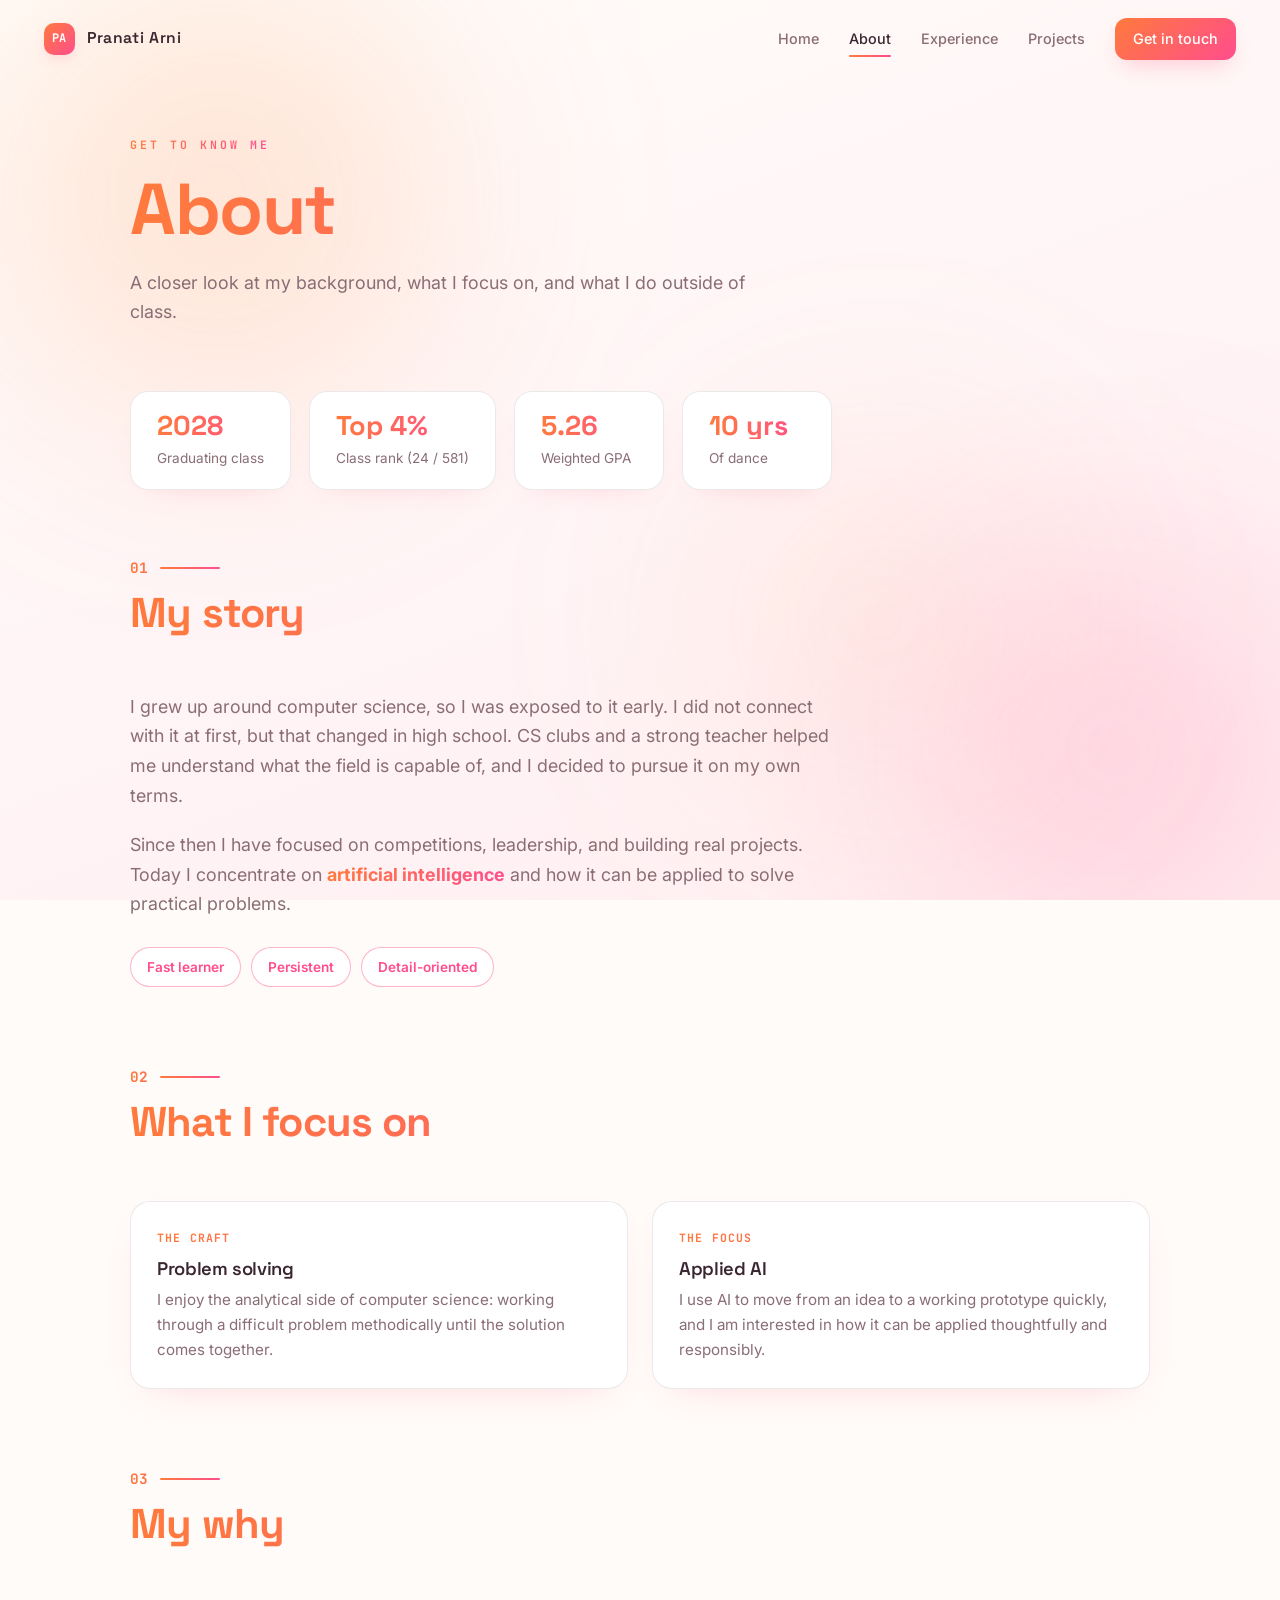
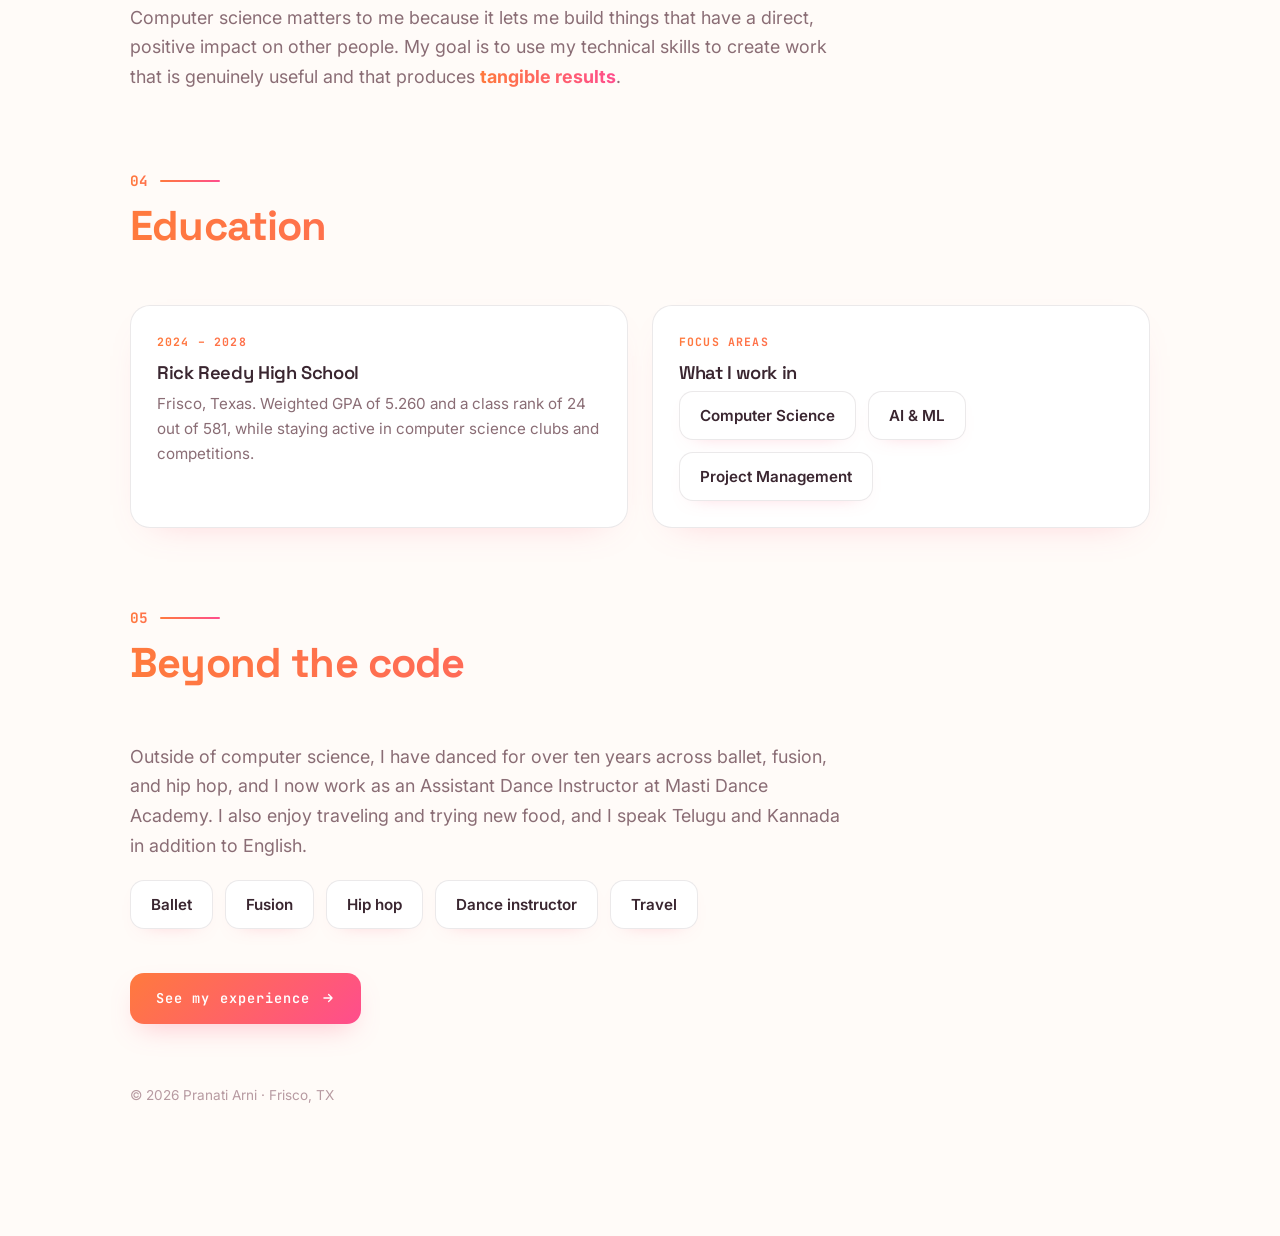
==== about.html @ d02e31d3 "Professional rewrite from resume: real roles, awards, skills; lighter theme Remove tagline and Kaggl" ====
<!DOCTYPE html>
<html lang="en">
<head>
  <meta charset="UTF-8" />
  <meta name="viewport" content="width=device-width, initial-scale=1.0" />

  <title>About — Pranati Arni</title>
  <meta name="description" content="About Pranati Arni, a junior at Rick Reedy High School in Frisco, TX, focused on computer science and AI." />
  <meta name="author" content="Pranati Arni" />
  <meta property="og:type" content="website" />
  <meta property="og:title" content="About — Pranati Arni" />
  <meta property="og:description" content="Junior at Rick Reedy High School, Frisco, TX, focused on computer science and AI." />

  <!-- Inline SVG favicon -->
  <link rel="icon" href="data:image/svg+xml,%3Csvg xmlns='http://www.w3.org/2000/svg' viewBox='0 0 64 64'%3E%3Crect width='64' height='64' rx='16' fill='%23ff5e8c'/%3E%3Crect width='64' height='64' rx='16' fill='%23ff7a3d' opacity='0.55'/%3E%3Ctext x='50%25' y='55%25' dominant-baseline='middle' text-anchor='middle' font-family='Arial,Helvetica,sans-serif' font-weight='700' font-size='30' fill='%23ffffff'%3EPA%3C/text%3E%3C/svg%3E" />

  <!-- Fonts -->
  <link rel="preconnect" href="https://fonts.googleapis.com" />
  <link rel="preconnect" href="https://fonts.gstatic.com" crossorigin />
  <link href="https://fonts.googleapis.com/css2?family=Space+Grotesk:wght@500;600;700&family=Inter:wght@400;500;600&family=JetBrains+Mono:wght@400;500;700&display=swap" rel="stylesheet" />

  <link rel="stylesheet" href="styles.css" />
</head>

<body>

  <div class="page-transition" id="pageTransition" aria-hidden="true"></div>

  <div class="bg-orbs" aria-hidden="true">
    <div class="orb orb--1"></div>
    <div class="orb orb--2"></div>
    <div class="orb orb--3"></div>
  </div>
  <div class="cursor-glow" id="cursorGlow" aria-hidden="true"></div>

  <!-- ============================== NAVBAR ============================== -->
  <header class="nav" id="nav">
    <a class="nav__brand" href="index.html" aria-label="Home">
      <span class="nav__mark">PA</span>
      <span class="nav__name">Pranati Arni</span>
    </a>
    <button class="nav__toggle" id="navToggle" aria-label="Toggle menu" aria-expanded="false">
      <span></span><span></span><span></span>
    </button>
    <nav class="nav__links" id="navLinks" aria-label="Primary">
      <a href="index.html">Home</a>
      <a href="about.html" class="is-current">About</a>
      <a href="experience.html">Experience</a>
      <a href="projects.html">Projects</a>
      <a class="nav__cta" href="index.html#contact">Get in touch</a>
    </nav>
  </header>

  <main class="page">

    <header class="page-head reveal">
      <span class="kicker">Get to know me</span>
      <h1>About</h1>
      <p class="page-sub">A closer look at my background, what I focus on, and what I do outside of class.</p>
    </header>

    <div class="stats reveal" aria-label="Quick facts">
      <div class="stat"><div class="stat__num">2028</div><div class="stat__label">Graduating class</div></div>
      <div class="stat"><div class="stat__num">Top 4%</div><div class="stat__label">Class rank (24 / 581)</div></div>
      <div class="stat"><div class="stat__num">5.26</div><div class="stat__label">Weighted GPA</div></div>
      <div class="stat"><div class="stat__num">10 yrs</div><div class="stat__label">Of dance</div></div>
    </div>

    <!-- ===== My story ===== -->
    <div class="block reveal" style="margin-top:64px;">
      <div class="section-head"><span class="num">01</span><h2>My story</h2></div>
      <p>
        I grew up around computer science, so I was exposed to it early. I did not connect with it at first,
        but that changed in high school. CS clubs and a strong teacher helped me understand what the field is
        capable of, and I decided to pursue it on my own terms.
      </p>
      <p>
        Since then I have focused on competitions, leadership, and building real projects. Today I concentrate
        on <span class="accent">artificial intelligence</span> and how it can be applied to solve practical problems.
      </p>

      <div class="traits" aria-label="Traits">
        <span class="trait">Fast learner</span>
        <span class="trait">Persistent</span>
        <span class="trait">Detail-oriented</span>
      </div>
    </div>

    <!-- ===== What I focus on ===== -->
    <div class="block reveal">
      <div class="section-head"><span class="num">02</span><h2>What I focus on</h2></div>
      <div class="info-grid">
        <div class="info-card">
          <div class="meta">The craft</div>
          <h3>Problem solving</h3>
          <p>I enjoy the analytical side of computer science: working through a difficult problem methodically until the solution comes together.</p>
        </div>
        <div class="info-card">
          <div class="meta">The focus</div>
          <h3>Applied AI</h3>
          <p>I use AI to move from an idea to a working prototype quickly, and I am interested in how it can be applied thoughtfully and responsibly.</p>
        </div>
      </div>
    </div>

    <!-- ===== My why ===== -->
    <div class="block reveal">
      <div class="section-head"><span class="num">03</span><h2>My why</h2></div>
      <p>
        Computer science matters to me because it lets me build things that have a direct, positive impact on
        other people. My goal is to use my technical skills to create work that is genuinely useful and that
        produces <span class="accent">tangible results</span>.
      </p>
    </div>

    <!-- ===== Education ===== -->
    <div class="block reveal">
      <div class="section-head"><span class="num">04</span><h2>Education</h2></div>
      <div class="info-grid">
        <div class="info-card">
          <div class="meta">2024 – 2028</div>
          <h3>Rick Reedy High School</h3>
          <p>Frisco, Texas. Weighted GPA of 5.260 and a class rank of 24 out of 581, while staying active in computer science clubs and competitions.</p>
        </div>
        <div class="info-card">
          <div class="meta">Focus areas</div>
          <h3>What I work in</h3>
          <div class="tags" style="margin-top:6px;">
            <span class="tag">Computer Science</span>
            <span class="tag">AI &amp; ML</span>
            <span class="tag">Project Management</span>
          </div>
        </div>
      </div>
    </div>

    <!-- ===== Beyond the code ===== -->
    <div class="block reveal">
      <div class="section-head"><span class="num">05</span><h2>Beyond the code</h2></div>
      <p>
        Outside of computer science, I have danced for over ten years across ballet, fusion, and hip hop, and I
        now work as an Assistant Dance Instructor at Masti Dance Academy. I also enjoy traveling and trying new
        food, and I speak Telugu and Kannada in addition to English.
      </p>
      <div class="tags" style="margin-top:8px;">
        <span class="tag">Ballet</span>
        <span class="tag">Fusion</span>
        <span class="tag">Hip hop</span>
        <span class="tag">Dance instructor</span>
        <span class="tag">Travel</span>
      </div>

      <a class="more-link" href="experience.html">
        See my experience
        <svg width="14" height="14" viewBox="0 0 24 24" fill="none" stroke="currentColor" stroke-width="2.2" stroke-linecap="round" stroke-linejoin="round"><path d="M5 12h14M13 6l6 6-6 6"/></svg>
      </a>
    </div>

    <footer>
      <p>© 2026 Pranati Arni · Frisco, TX</p>
    </footer>

  </main>

  <script src="script.js"></script>
</body>
</html>
---- styles.css ----
/* =================================================================
   Pranati Arni — Portfolio styles (shared by index.html + projects.html)
   BRIGHT & WARM: cream background, orange → pink gradients, playful motion.
   ================================================================= */

:root {
  /* ---- surfaces ---- */
  --bg:        #fffbf8;        /* light warm canvas         */
  --card:      #ffffff;        /* card surface              */

  /* ---- text ---- */
  --text:   #3a2630;           /* warm near-black           */
  --muted:  #8a6d75;
  --faint:  #b79aa1;

  /* ---- lines ---- */
  --border:    rgba(58, 38, 48, 0.10);
  --border-hi: rgba(255, 90, 140, 0.45);

  /* ---- warm accents ---- */
  --orange:      #ff7a3d;
  --pink:        #ff4d8d;
  --peach:       #ffb27a;
  --grad:        linear-gradient(90deg, #ff7a3d, #ff4d8d);
  --grad-135:    linear-gradient(135deg, #ff7a3d, #ff4d8d);
  --warm-glow:   rgba(255, 95, 125, 0.35);
  --warm-glow-s: rgba(255, 95, 125, 0.18);

  /* ---- layout ---- */
  --rail-x:        72px;
  --content-pad:   220px;
  --content-pad-r: 88px;
  --maxw:          1040px;

  --mono: "JetBrains Mono", ui-monospace, SFMono-Regular, Menlo, monospace;
  --ease: cubic-bezier(0.22, 1, 0.36, 1);
}

* { box-sizing: border-box; margin: 0; padding: 0; }

html { scroll-behavior: smooth; }

body {
  background: var(--bg);
  color: var(--text);
  font-family: "Inter", system-ui, -apple-system, Segoe UI, Roboto, sans-serif;
  line-height: 1.65;
  -webkit-font-smoothing: antialiased;
  overflow-x: hidden;
}

/* soft warm base wash behind everything */
body::before {
  content: ""; position: fixed; inset: 0; z-index: -3; pointer-events: none;
  background: linear-gradient(160deg, #fffcf9 0%, #fff4f6 55%, #ffeef1 100%);
}

h1, h2, h3 { font-family: "Space Grotesk", "Inter", sans-serif; line-height: 1.1; letter-spacing: -0.02em; }
a { color: inherit; text-decoration: none; }

.kicker {
  font-family: var(--mono);
  font-size: 0.72rem; letter-spacing: 0.26em; text-transform: uppercase;
  font-weight: 600;
  background: var(--grad); -webkit-background-clip: text; background-clip: text; color: transparent;
}

/* =================================================================
   WARM AURORA — drifting + morphing color clouds
   ================================================================= */
.bg-orbs { position: fixed; inset: 0; z-index: -2; pointer-events: none; overflow: hidden; }
.orb { position: absolute; filter: blur(100px); border-radius: 50%; }
.orb--1 {                                   /* orange */
  width: 50vw; height: 50vw; top: -14%; left: -8%;
  background: radial-gradient(circle, rgba(255,140,60,0.26), transparent 70%);
  animation: drift1 30s ease-in-out infinite alternate;
}
.orb--2 {                                   /* pink */
  width: 46vw; height: 46vw; bottom: -16%; right: -10%;
  background: radial-gradient(circle, rgba(255,77,141,0.24), transparent 70%);
  animation: drift2 36s ease-in-out infinite alternate;
}
.orb--3 {                                   /* peach */
  width: 38vw; height: 38vw; top: 42%; left: 50%;
  background: radial-gradient(circle, rgba(255,178,122,0.20), transparent 70%);
  animation: drift3 42s ease-in-out infinite alternate;
}
@keyframes drift1 { from { transform: translate(0,0) scale(1); } to { transform: translate(9vw, 7vh) scale(1.14); } }
@keyframes drift2 { from { transform: translate(0,0) scale(1); } to { transform: translate(-8vw,-6vh) scale(1.1); } }
@keyframes drift3 { from { transform: translate(0,0) scale(1); } to { transform: translate(-6vw, 5vh) scale(0.9); } }

/* warm spotlight trailing the cursor */
.cursor-glow {
  position: fixed; top: 0; left: 0;
  width: 440px; height: 440px;
  margin: -220px 0 0 -220px;
  border-radius: 50%;
  background: radial-gradient(circle, rgba(255,120,80,0.16), transparent 65%);
  pointer-events: none; z-index: 0; opacity: 0;
  transition: opacity 0.5s ease;
  will-change: transform;
}

/* =================================================================
   STICKY NAVBAR (both pages)
   ================================================================= */
.nav {
  position: fixed; top: 0; left: 0; right: 0; z-index: 60;
  display: flex; align-items: center; justify-content: space-between;
  padding: 18px clamp(20px, 4vw, 44px);
  transition: padding 0.35s var(--ease), background 0.35s ease, border-color 0.35s ease, box-shadow 0.35s ease;
  border-bottom: 1px solid transparent;
}
.nav.is-scrolled {
  padding: 10px clamp(20px, 4vw, 44px);
  background: rgba(255, 246, 240, 0.78);
  -webkit-backdrop-filter: blur(14px);
  backdrop-filter: blur(14px);
  border-bottom: 1px solid var(--border);
  box-shadow: 0 8px 30px -20px rgba(255, 95, 125, 0.5);
}
.nav__brand { display: flex; align-items: center; gap: 12px; z-index: 2; }
.nav__mark {
  font-family: var(--mono); font-weight: 700; font-size: 0.74rem; letter-spacing: 0.04em;
  color: #fff; background: var(--grad-135); border-radius: 10px; padding: 6px 8px;
  box-shadow: 0 6px 16px -6px var(--warm-glow);
  transition: transform 0.3s ease, box-shadow 0.3s ease;
}
.nav__brand:hover .nav__mark { transform: rotate(-4deg) scale(1.05); box-shadow: 0 10px 22px -6px var(--warm-glow); }
.nav__name { font-family: "Space Grotesk", sans-serif; font-weight: 600; letter-spacing: 0.04em; font-size: 0.98rem; }

.nav__links { display: flex; align-items: center; gap: 30px; }
.nav__links a { position: relative; font-size: 0.9rem; font-weight: 500; color: var(--muted); transition: color 0.3s ease; }
.nav__links a:not(.nav__cta)::after {
  content: ""; position: absolute; left: 0; bottom: -6px; height: 2px; width: 0;
  background: var(--grad); border-radius: 2px; transition: width 0.3s var(--ease);
}
.nav__links a:not(.nav__cta):hover { color: var(--text); }
.nav__links a:not(.nav__cta):hover::after { width: 100%; }
.nav__links a.is-current { color: var(--text); }
.nav__links a.is-current::after { width: 100%; }

.nav__cta {
  color: #fff !important; background: var(--grad-135);
  padding: 9px 18px; border-radius: 12px; font-weight: 600;
  box-shadow: 0 10px 24px -8px var(--warm-glow);
  transition: transform 0.25s var(--ease), box-shadow 0.25s ease;
}
.nav__cta:hover { transform: translateY(-2px); box-shadow: 0 14px 32px -8px var(--warm-glow); }

.nav__toggle { display: none; flex-direction: column; gap: 5px; background: none; border: none; cursor: pointer; padding: 6px; z-index: 2; }
.nav__toggle span { width: 24px; height: 2px; background: var(--text); border-radius: 2px; transition: transform 0.3s var(--ease), opacity 0.3s ease; }
.nav__toggle.open span:nth-child(1) { transform: translateY(7px) rotate(45deg); }
.nav__toggle.open span:nth-child(2) { opacity: 0; }
.nav__toggle.open span:nth-child(3) { transform: translateY(-7px) rotate(-45deg); }

@media (max-width: 760px) {
  .nav__toggle { display: flex; }
  .nav__links {
    position: fixed; top: 0; right: 0; height: 100vh; width: min(80vw, 320px);
    flex-direction: column; align-items: flex-start; justify-content: center; gap: 30px;
    padding: 40px;
    background: rgba(255, 246, 240, 0.97);
    -webkit-backdrop-filter: blur(16px); backdrop-filter: blur(16px);
    border-left: 1px solid var(--border);
    box-shadow: -20px 0 60px -30px rgba(255, 95, 125, 0.5);
    transform: translateX(100%); transition: transform 0.4s var(--ease);
  }
  .nav__links.open { transform: translateX(0); }
  .nav__links a { font-size: 1.1rem; }
}

/* =================================================================
   THE RAIL — fixed, pinned to the left edge (home page only)
   ================================================================= */
.rail { position: fixed; top: 0; left: var(--rail-x); height: 100vh; width: 3px; z-index: 50; }

.rail__track {
  position: absolute; inset: 0; width: 3px;
  background: rgba(58, 38, 48, 0.10);
  border-radius: 3px; overflow: hidden;
}
.rail__track::after {
  content: ""; position: absolute; left: 0; width: 3px; height: 70px;
  background: linear-gradient(transparent, var(--pink), transparent);
  opacity: 0.55; border-radius: 3px;
  animation: railshimmer 4.5s linear infinite;
}
@keyframes railshimmer { from { top: -70px; } to { top: 100%; } }

.rail__fill {
  position: absolute; top: 0; left: 0; width: 3px; height: 0%;
  background: linear-gradient(var(--orange), var(--pink));
  box-shadow: 0 0 12px 1px var(--warm-glow);
  border-radius: 3px;
  transition: height 0.12s linear;
}
.rail__comet {
  position: absolute; left: 1.5px; top: 0%;
  width: 9px; height: 9px;
  transform: translate(-50%, -50%);
  border-radius: 50%;
  background: var(--pink);
  box-shadow: 0 0 14px 4px var(--warm-glow);
  transition: top 0.12s linear;
}

.rail__nodes {
  position: absolute; top: 50%; left: 1.5px;
  transform: translateY(-50%);
  display: flex; flex-direction: column; gap: 64px;
}
.node {
  display: flex; align-items: center; gap: 16px;
  background: none; border: none; cursor: pointer;
  color: var(--faint); transform: translateX(-7px);
  transition: color 0.3s var(--ease);
}
.node__dot {
  position: relative; width: 14px; height: 14px; flex: 0 0 auto;
  border-radius: 50%; background: var(--bg); border: 2px solid var(--faint);
  transition: all 0.35s var(--ease);
}
.node__label {
  font-family: "Space Grotesk", sans-serif;
  font-size: 0.82rem; font-weight: 600; letter-spacing: 0.02em;
  white-space: nowrap; opacity: 0.6; transform: translateX(-4px);
  transition: all 0.35s var(--ease);
}
.node:hover { color: var(--text); }
.node:hover .node__dot { border-color: var(--pink); }
.node:hover .node__label { opacity: 1; transform: translateX(0); }

.node.is-active { color: var(--text); }
.node.is-active .node__dot {
  border-color: transparent; background: var(--grad-135);
  box-shadow: 0 0 14px 3px var(--warm-glow);
}
.node.is-active .node__dot::after {
  content: ""; position: absolute; inset: -4px; border-radius: 50%;
  border: 2px solid var(--pink);
  animation: pulsering 2.4s var(--ease) infinite;
}
@keyframes pulsering {
  0%   { transform: scale(0.8); opacity: 0.6; }
  70%  { transform: scale(2.1); opacity: 0; }
  100% { transform: scale(2.1); opacity: 0; }
}
.node.is-active .node__label { opacity: 1; transform: translateX(0); color: var(--text); }

/* =================================================================
   LAYOUT
   ================================================================= */
main.with-rail {
  padding-left: var(--content-pad);
  padding-right: var(--content-pad-r);
}
section {
  max-width: var(--maxw);
  margin: 0 auto;
  padding: 150px 0;
  scroll-margin-top: 88px;
}
.section-head { margin-bottom: 56px; }
.section-head .num {
  font-family: var(--mono); font-weight: 700;
  font-size: 0.9rem; margin-bottom: 10px;
  display: inline-flex; align-items: center; gap: 12px;
  background: var(--grad); -webkit-background-clip: text; background-clip: text; color: transparent;
}
.section-head .num::after {
  content: ""; width: 60px; height: 2px; border-radius: 2px;
  background: var(--grad);
  animation: barpulse 3.6s ease-in-out infinite;
}
@keyframes barpulse { 0%,100% { width: 42px; opacity: 0.55; } 50% { width: 82px; opacity: 1; } }

/* flowing gradient headings */
.section-head h2, .page-head h1 {
  font-size: clamp(1.8rem, 4vw, 2.6rem); font-weight: 700;
  background: linear-gradient(90deg, #ff7a3d, #ff4d8d, #ff7a3d);
  background-size: 200% auto;
  -webkit-background-clip: text; background-clip: text; color: transparent;
  animation: flow 6s linear infinite;
}
@keyframes flow { to { background-position: 200% center; } }

/* ---- Hero ---- */
.hero {
  position: relative; overflow: hidden;
  min-height: 100vh;
  display: flex; flex-direction: column; justify-content: center;
  max-width: var(--maxw); margin: 0 auto;
}
.hero__content { position: relative; z-index: 3; }

/* cool morphing gradient blob behind the hero */
.hero__glow {
  position: absolute; right: -40px; top: 50%; transform: translateY(-50%);
  width: 560px; height: 560px; max-width: 82vw;
  background: linear-gradient(135deg, #ff9a3d, #ff5e9c 55%, #ff4d8d);
  filter: blur(28px); opacity: 0.55; z-index: 0; pointer-events: none;
  border-radius: 42% 58% 63% 37% / 41% 44% 56% 59%;
  animation: blobMorph 14s ease-in-out infinite, blobSpin 30s linear infinite;
}
@keyframes blobMorph {
  0%,100% { border-radius: 42% 58% 63% 37% / 41% 44% 56% 59%; }
  50%     { border-radius: 58% 42% 38% 62% / 63% 51% 49% 37%; }
}
@keyframes blobSpin { from { transform: translateY(-50%) rotate(0); } to { transform: translateY(-50%) rotate(360deg); } }

/* gentle staggered fade-up of hero content */
.hero__content > * { opacity: 0; transform: translateY(20px); filter: blur(6px); animation: softIn 1s var(--ease) forwards; }
.hero__content > *:nth-child(1) { animation-delay: 0.10s; }
.hero__content > *:nth-child(2) { animation-delay: 0.24s; }
.hero__content > *:nth-child(3) { animation-delay: 0.38s; }
.hero__content > *:nth-child(4) { animation-delay: 0.50s; }
.hero__content > *:nth-child(5) { animation-delay: 0.62s; }
.hero__content > *:nth-child(6) { animation-delay: 0.74s; }
@keyframes softIn { to { opacity: 1; transform: none; filter: blur(0); } }

.hero .tagline {
  margin-top: 14px; font-size: clamp(1rem, 2vw, 1.18rem);
  color: var(--text); font-weight: 500; max-width: 540px;
}

.hero h1 {
  font-size: clamp(3rem, 11vw, 6.5rem); font-weight: 700;
  margin: 24px 0 18px;
  background: linear-gradient(90deg, #ff7a3d, #ff4d8d, #ff7a3d);
  background-size: 200% auto;
  -webkit-background-clip: text; background-clip: text; color: transparent;
  animation: softIn 1s var(--ease) forwards, flow 6s linear infinite;
}
.hero .role { font-size: clamp(1.1rem, 3vw, 1.6rem); color: var(--text); font-weight: 500; }
.hero .role b {
  font-weight: 700;
  background: var(--grad); -webkit-background-clip: text; background-clip: text; color: transparent;
}
.hero .loc { color: var(--muted); margin-top: 10px; font-size: 1rem; }

.scroll-hint {
  margin-top: 56px;
  display: inline-flex; align-items: center; gap: 10px;
  color: var(--muted); font-size: 0.8rem; letter-spacing: 0.18em; text-transform: uppercase;
}
.scroll-hint .arrow {
  width: 2px; height: 36px; border-radius: 2px;
  background: linear-gradient(var(--pink), transparent);
  animation: drip 1.8s var(--ease) infinite;
}
@keyframes drip {
  0%   { transform: scaleY(0); transform-origin: top; opacity: 0; }
  40%  { transform: scaleY(1); transform-origin: top; opacity: 1; }
  60%  { transform: scaleY(1); transform-origin: bottom; opacity: 1; }
  100% { transform: scaleY(0); transform-origin: bottom; opacity: 0; }
}

/* ---- About ---- */
.about p { color: var(--muted); font-size: 1.15rem; margin-bottom: 24px; max-width: 720px; }
.about p .hl { color: var(--text); font-weight: 500; }
.about p .accent {
  font-weight: 700;
  background: var(--grad); -webkit-background-clip: text; background-clip: text; color: transparent;
}

.traits { display: flex; flex-wrap: wrap; gap: 10px; margin-top: 28px; }
.trait {
  font-size: 0.85rem; padding: 8px 16px;
  border: 1.5px solid var(--border-hi); border-radius: 999px;
  color: var(--pink); background: #fff;
  font-weight: 600;
  animation: bob 4.4s ease-in-out infinite;
}
.traits .trait:nth-child(2) { animation-delay: 0.7s; }
.traits .trait:nth-child(3) { animation-delay: 1.4s; }
@keyframes bob { 0%,100% { transform: translateY(0); } 50% { transform: translateY(-6px); } }

/* =================================================================
   PROJECTS (grid + cards, shared by both pages)
   ================================================================= */
.projects-grid {
  display: grid;
  grid-template-columns: repeat(auto-fit, minmax(300px, 1fr));
  gap: 32px; perspective: 1000px;
}
.card {
  position: relative;
  padding: 30px 28px; border-radius: 22px;
  background: var(--card); border: 1px solid var(--border);
  min-height: 210px;
  display: flex; flex-direction: column;
  transform-style: preserve-3d; will-change: transform;
  box-shadow: 0 14px 36px -22px rgba(255, 95, 125, 0.40);
  transition: transform 0.12s ease-out, border-color 0.4s var(--ease), box-shadow 0.4s var(--ease);
  animation: cardfloat 6.5s ease-in-out infinite;
}
.projects-grid .card:nth-child(2) { animation-delay: 1.3s; }
.projects-grid .card:nth-child(3) { animation-delay: 0.6s; }
.projects-grid .card:nth-child(4) { animation-delay: 1.9s; }
@keyframes cardfloat { 0%,100% { transform: translateY(0); } 50% { transform: translateY(-9px); } }
.card:hover { border-color: var(--border-hi); box-shadow: 0 28px 56px -22px rgba(255, 95, 125, 0.55); }

.card__inner { transition: transform 0.12s ease-out; transform-style: preserve-3d; }

.card__glare {
  position: absolute; inset: 0; border-radius: 22px;
  background: radial-gradient(240px circle at var(--gx,50%) var(--gy,0%), rgba(255,140,90,0.16), transparent 60%);
  opacity: 0; transition: opacity 0.3s ease; pointer-events: none;
}
.card:hover .card__glare { opacity: 1; }

.card.is-soon {
  border-style: dashed; border-color: rgba(255, 95, 125, 0.30);
  background: linear-gradient(180deg, #fff, #fff4ef);
  box-shadow: 0 14px 36px -24px rgba(255, 95, 125, 0.30);
}
.card.is-soon:hover { border-color: var(--border-hi); }

.card__icon {
  width: 42px; height: 42px; border-radius: 12px;
  display: grid; place-items: center;
  background: linear-gradient(135deg, #fff1ea, #ffe7ef);
  border: 1px solid var(--border); color: var(--pink);
  margin-bottom: 18px; font-size: 1.1rem;
}
.card.is-soon .card__icon { border-style: dashed; }

.card__tag {
  font-size: 0.68rem; letter-spacing: 0.18em; text-transform: uppercase;
  font-weight: 700; margin-bottom: 8px;
  background: var(--grad); -webkit-background-clip: text; background-clip: text; color: transparent;
}
.card.is-soon .card__tag { color: var(--faint); background: none; -webkit-text-fill-color: var(--faint); }

.card h3 { font-size: 1.25rem; font-weight: 600; margin-bottom: 8px; color: var(--text); }
.card.is-soon h3 { color: var(--muted); }
.card p { color: var(--muted); font-size: 0.95rem; flex: 1; }

.card__link {
  margin-top: 16px; font-size: 0.85rem; font-weight: 700;
  display: inline-flex; align-items: center; gap: 6px;
  background: var(--grad); -webkit-background-clip: text; background-clip: text; color: transparent;
}
.card__soon-flag {
  margin-top: 16px; font-size: 0.78rem; letter-spacing: 0.16em; text-transform: uppercase;
  color: var(--faint); display: inline-flex; align-items: center; gap: 7px;
}

.more-link {
  display: inline-flex; align-items: center; gap: 10px; margin-top: 44px;
  font-family: var(--mono); font-size: 0.85rem; letter-spacing: 0.08em; font-weight: 600;
  color: #fff; background: var(--grad-135);
  padding: 14px 26px; border-radius: 14px;
  box-shadow: 0 12px 28px -10px var(--warm-glow);
  transition: transform 0.3s var(--ease), box-shadow 0.3s ease;
}
.more-link:hover { transform: translateY(-2px); box-shadow: 0 18px 36px -10px var(--warm-glow); }

/* =================================================================
   SKILLS
   ================================================================= */
.skill-group { margin-bottom: 40px; }
.skill-group h3 {
  font-size: 0.82rem; letter-spacing: 0.14em; text-transform: uppercase;
  color: var(--faint); margin-bottom: 14px;
  font-family: "Inter", sans-serif; font-weight: 700;
}
.tags { display: flex; flex-wrap: wrap; gap: 12px; }
.tag {
  padding: 11px 20px; border-radius: 14px;
  background: #fff; border: 1px solid var(--border);
  font-size: 0.95rem; font-weight: 600; color: var(--text);
  box-shadow: 0 8px 20px -16px rgba(255, 95, 125, 0.5);
  transition: all 0.3s var(--ease);
  animation: tagpulse 5s ease-in-out infinite;
}
.tags .tag:nth-child(2) { animation-delay: 0.8s; }
.tags .tag:nth-child(3) { animation-delay: 1.6s; }
@keyframes tagpulse {
  0%,100% { box-shadow: 0 8px 20px -16px rgba(255,95,125,0.30); border-color: var(--border); }
  50%     { box-shadow: 0 10px 24px -12px rgba(255,95,125,0.55); border-color: var(--border-hi); }
}
.tag:hover { transform: translateY(-3px); border-color: var(--pink); color: var(--pink); }

/* =================================================================
   CONTACT
   ================================================================= */
.contact p { color: var(--muted); font-size: 1.1rem; max-width: 560px; margin-bottom: 28px; }
.cta {
  display: inline-flex; align-items: center; gap: 10px;
  padding: 15px 30px; border-radius: 14px;
  background: var(--grad-135); color: #fff;
  font-weight: 700; font-size: 1rem;
  box-shadow: 0 14px 32px -10px var(--warm-glow);
  transition: transform 0.3s var(--ease), box-shadow 0.3s var(--ease);
  animation: ctapulse 3.4s ease-in-out infinite;
}
.cta:hover { transform: translateY(-3px); box-shadow: 0 20px 46px -10px var(--warm-glow); }
@keyframes ctapulse {
  0%,100% { box-shadow: 0 14px 32px -12px var(--warm-glow); }
  50%     { box-shadow: 0 16px 48px -8px var(--warm-glow); }
}

.links { display: flex; flex-wrap: wrap; gap: 14px; margin-top: 26px; }
.link-chip {
  display: inline-flex; align-items: center; gap: 9px;
  padding: 12px 20px; border-radius: 12px;
  border: 1px solid var(--border); background: #fff;
  color: var(--text); font-size: 0.92rem; font-weight: 600;
  box-shadow: 0 8px 20px -16px rgba(255, 95, 125, 0.5);
  transition: all 0.3s var(--ease);
}
.link-chip:hover { border-color: var(--pink); color: var(--pink); transform: translateY(-2px); }
.link-chip.is-todo { color: var(--faint); border-style: dashed; }
.link-chip svg { width: 17px; height: 17px; }

footer {
  padding: 60px 0 90px; color: var(--faint); font-size: 0.85rem;
  max-width: var(--maxw); margin: 0 auto;
}

/* =================================================================
   DEDICATED PROJECTS PAGE
   ================================================================= */
.page { max-width: 1100px; margin: 0 auto; padding: 130px 40px 40px; }
.page-head { margin: 0 0 64px; }
.page-head h1 { font-size: clamp(2.5rem, 7vw, 4.5rem); margin-top: 14px; }
.page-sub { color: var(--muted); max-width: 620px; margin-top: 18px; font-size: 1.12rem; }
.back-link {
  display: inline-flex; align-items: center; gap: 8px;
  font-family: var(--mono); font-size: 0.78rem; letter-spacing: 0.12em; text-transform: uppercase;
  font-weight: 600; color: var(--pink); transition: color 0.3s var(--ease);
}
.back-link:hover { color: var(--orange); }

/* =================================================================
   CONTENT BLOCKS (About / Experience pages)
   ================================================================= */
.block { margin-bottom: 76px; }
.block:last-of-type { margin-bottom: 0; }
.block > p { color: var(--muted); font-size: 1.12rem; margin-bottom: 20px; max-width: 720px; }
.block > p .hl { color: var(--text); font-weight: 500; }
.block > p .accent {
  font-weight: 700;
  background: var(--grad); -webkit-background-clip: text; background-clip: text; color: transparent;
}

/* stat strip */
.stats { display: flex; flex-wrap: wrap; gap: 18px; margin: 8px 0 8px; }
.stat {
  background: #fff; border: 1px solid var(--border); border-radius: 18px;
  padding: 20px 26px; min-width: 150px;
  box-shadow: 0 12px 30px -22px var(--warm-glow);
  transition: transform 0.3s var(--ease), box-shadow 0.3s ease, border-color 0.3s ease;
}
.stat:hover { transform: translateY(-4px); border-color: var(--border-hi); box-shadow: 0 20px 40px -22px var(--warm-glow); }
.stat__num {
  font-family: "Space Grotesk", sans-serif; font-weight: 700; font-size: 1.7rem; line-height: 1;
  background: var(--grad); -webkit-background-clip: text; background-clip: text; color: transparent;
}
.stat__label { color: var(--muted); font-size: 0.85rem; margin-top: 8px; }

/* generic info cards */
.info-grid { display: grid; grid-template-columns: repeat(auto-fit, minmax(260px, 1fr)); gap: 24px; }
.info-card {
  background: #fff; border: 1px solid var(--border); border-radius: 20px; padding: 26px;
  box-shadow: 0 14px 36px -24px var(--warm-glow);
  transition: transform 0.3s var(--ease), box-shadow 0.3s ease, border-color 0.3s ease;
}
.info-card:hover { transform: translateY(-5px); border-color: var(--border-hi); box-shadow: 0 24px 50px -24px var(--warm-glow); }
.info-card h3 { font-size: 1.15rem; font-weight: 600; margin-bottom: 8px; color: var(--text); }
.info-card .meta { font-family: var(--mono); font-size: 0.72rem; letter-spacing: 0.1em; text-transform: uppercase; margin-bottom: 12px;
  background: var(--grad); -webkit-background-clip: text; background-clip: text; color: transparent; font-weight: 700; }
.info-card p { color: var(--muted); font-size: 0.95rem; }

/* vertical timeline */
.timeline { display: flex; flex-direction: column; }
.tl-item { display: flex; gap: 20px; }
.tl-item__rail { display: flex; flex-direction: column; align-items: center; flex: 0 0 auto; }
.tl-dot {
  width: 16px; height: 16px; border-radius: 50%; background: var(--grad-135); flex: 0 0 auto;
  box-shadow: 0 6px 16px -4px var(--warm-glow), 0 0 0 5px var(--bg);
}
.tl-line { width: 2px; flex: 1; min-height: 26px; background: linear-gradient(var(--orange), var(--pink)); margin: 4px 0; border-radius: 2px; }
.tl-item:last-child .tl-line { display: none; }
.tl-body { padding-bottom: 34px; }
.tl-year {
  font-family: var(--mono); font-weight: 700; font-size: 0.8rem; letter-spacing: 0.06em;
  background: var(--grad); -webkit-background-clip: text; background-clip: text; color: transparent;
}
.tl-body h3 { font-size: 1.15rem; font-weight: 600; margin: 4px 0 6px; color: var(--text); }
.tl-body p { color: var(--muted); font-size: 0.98rem; max-width: 640px; }

/* =================================================================
   QUICK CLEAN FADE — page-transition overlay
   ================================================================= */
.page-transition {
  position: fixed; inset: 0; z-index: 100;
  background: var(--bg); opacity: 1;
  transition: opacity 0.5s ease, visibility 0s linear 0s;
}
.page-transition.is-hidden {
  opacity: 0; visibility: hidden; pointer-events: none;
  transition: opacity 0.5s ease, visibility 0s linear 0.5s;
}

/* =================================================================
   SCROLL REVEAL
   ================================================================= */
.reveal { opacity: 0; transform: translateY(26px); transition: opacity 0.8s var(--ease), transform 0.8s var(--ease); }
.reveal.in { opacity: 1; transform: none; }

/* =================================================================
   RESPONSIVE
   ================================================================= */
@media (max-width: 1100px) {
  :root { --content-pad: 150px; --content-pad-r: 56px; }
  section { padding: 120px 0; }
}
@media (max-width: 720px) {
  :root { --rail-x: 22px; --content-pad: 58px; --content-pad-r: 24px; }
  .rail__nodes { gap: 40px; }
  .node__label { display: none; }
  section { padding: 84px 0; }
  .section-head { margin-bottom: 36px; }
  .hero { min-height: 92vh; }
  .hero__glow { right: -35%; opacity: 0.5; }
  .page { padding: 110px 22px 40px; }
}

/* =================================================================
   REDUCED MOTION
   ================================================================= */
@media (prefers-reduced-motion: reduce) {
  html { scroll-behavior: auto; }
  *, *::before, *::after { animation: none !important; transition: none !important; }
  .reveal { opacity: 1; transform: none; }
  .hero__content > * { opacity: 1; transform: none; filter: none; }
}
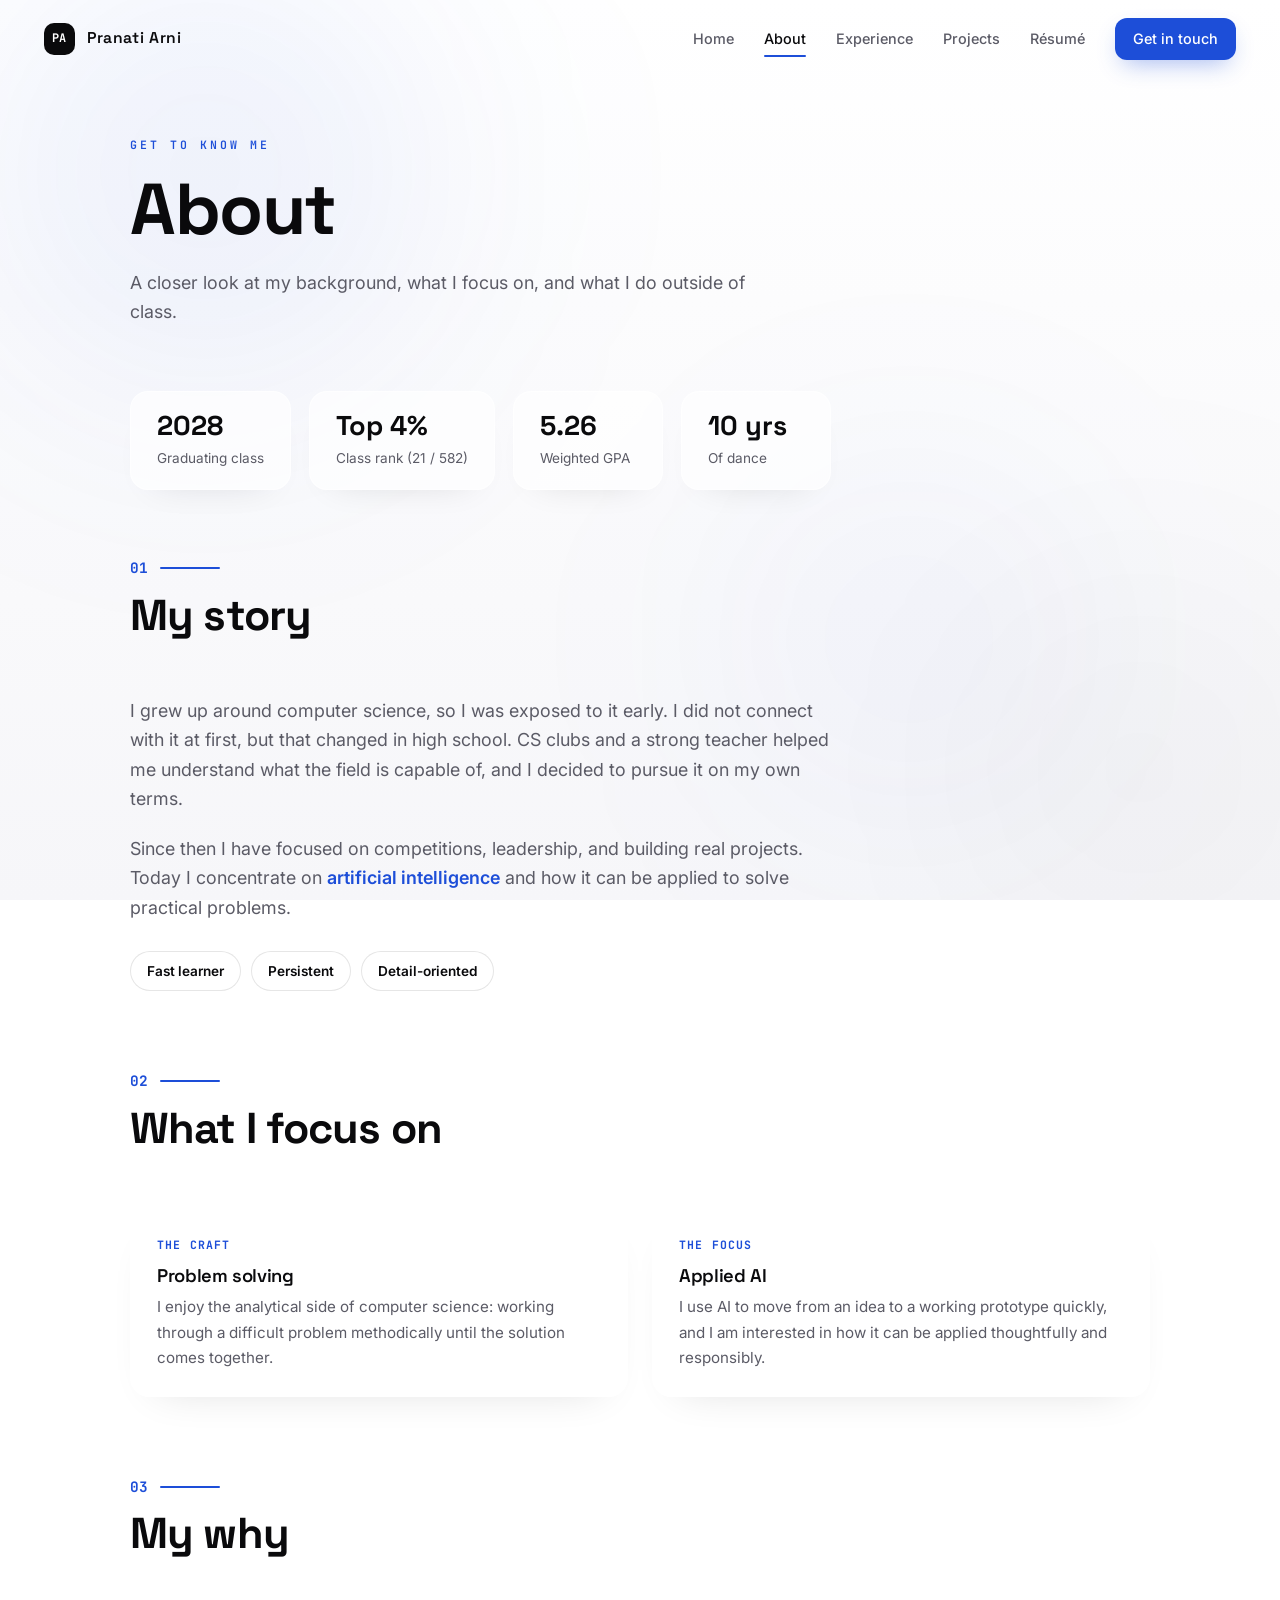
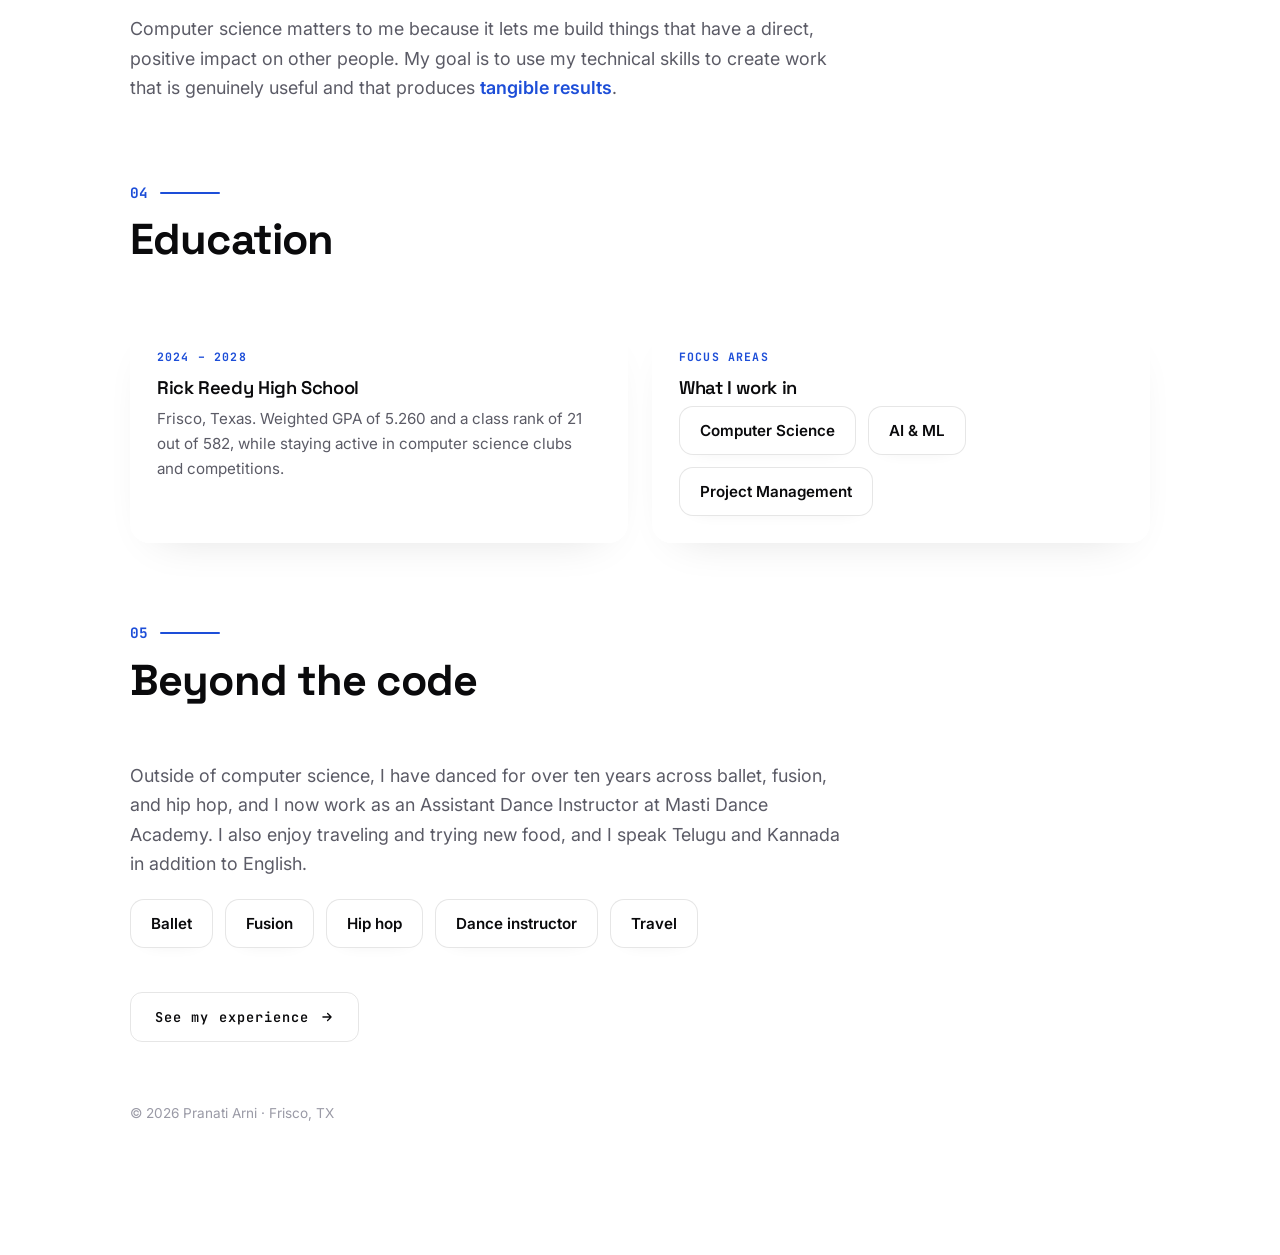
==== commit 78b383f8: "Deepen accent to royal blue Co-Authored-By: Claude Opus 4.8 (1M context) <noreply@anthropic.com>" ====
--- a/about.html
+++ b/about.html
@@ -12,7 +12,7 @@
   <meta property="og:description" content="Junior at Rick Reedy High School, Frisco, TX, focused on computer science and AI." />
 
   <!-- Inline SVG favicon -->
-  <link rel="icon" href="data:image/svg+xml,%3Csvg xmlns='http://www.w3.org/2000/svg' viewBox='0 0 64 64'%3E%3Crect width='64' height='64' rx='16' fill='%23ff5e8c'/%3E%3Crect width='64' height='64' rx='16' fill='%23ff7a3d' opacity='0.55'/%3E%3Ctext x='50%25' y='55%25' dominant-baseline='middle' text-anchor='middle' font-family='Arial,Helvetica,sans-serif' font-weight='700' font-size='30' fill='%23ffffff'%3EPA%3C/text%3E%3C/svg%3E" />
+  <link rel="icon" href="data:image/svg+xml,%3Csvg xmlns='http://www.w3.org/2000/svg' viewBox='0 0 64 64'%3E%3Crect width='64' height='64' rx='16' fill='%231d4ed8'/%3E%3Ctext x='50%25' y='55%25' dominant-baseline='middle' text-anchor='middle' font-family='Arial,Helvetica,sans-serif' font-weight='700' font-size='30' fill='%23ffffff'%3EPA%3C/text%3E%3C/svg%3E" />
 
   <!-- Fonts -->
   <link rel="preconnect" href="https://fonts.googleapis.com" />
@@ -47,6 +47,7 @@
       <a href="about.html" class="is-current">About</a>
       <a href="experience.html">Experience</a>
       <a href="projects.html">Projects</a>
+      <a href="resume.html">Résumé</a>
       <a class="nav__cta" href="index.html#contact">Get in touch</a>
     </nav>
   </header>
@@ -61,7 +62,7 @@
 
     <div class="stats reveal" aria-label="Quick facts">
       <div class="stat"><div class="stat__num">2028</div><div class="stat__label">Graduating class</div></div>
-      <div class="stat"><div class="stat__num">Top 4%</div><div class="stat__label">Class rank (24 / 581)</div></div>
+      <div class="stat"><div class="stat__num">Top 4%</div><div class="stat__label">Class rank (21 / 582)</div></div>
       <div class="stat"><div class="stat__num">5.26</div><div class="stat__label">Weighted GPA</div></div>
       <div class="stat"><div class="stat__num">10 yrs</div><div class="stat__label">Of dance</div></div>
     </div>
@@ -120,7 +121,7 @@
         <div class="info-card">
           <div class="meta">2024 – 2028</div>
           <h3>Rick Reedy High School</h3>
-          <p>Frisco, Texas. Weighted GPA of 5.260 and a class rank of 24 out of 581, while staying active in computer science clubs and competitions.</p>
+          <p>Frisco, Texas. Weighted GPA of 5.260 and a class rank of 21 out of 582, while staying active in computer science clubs and competitions.</p>
         </div>
         <div class="info-card">
           <div class="meta">Focus areas</div>
--- a/styles.css
+++ b/styles.css
@@ -1,30 +1,31 @@
 /* =================================================================
-   Pranati Arni — Portfolio styles (shared by index.html + projects.html)
-   BRIGHT & WARM: cream background, orange → pink gradients, playful motion.
+   Pranati Arni — Portfolio styles (shared across all pages)
+   MONOCHROME + ELECTRIC: near-white surfaces, charcoal ink,
+   a single cobalt-blue accent. Editorial / premium / glassy.
    ================================================================= */
 
 :root {
   /* ---- surfaces ---- */
-  --bg:        #fffbf8;        /* light warm canvas         */
-  --card:      #ffffff;        /* card surface              */
-
-  /* ---- text ---- */
-  --text:   #3a2630;           /* warm near-black           */
-  --muted:  #8a6d75;
-  --faint:  #b79aa1;
-
-  /* ---- lines ---- */
-  --border:    rgba(58, 38, 48, 0.10);
-  --border-hi: rgba(255, 90, 140, 0.45);
-
-  /* ---- warm accents ---- */
-  --orange:      #ff7a3d;
-  --pink:        #ff4d8d;
-  --peach:       #ffb27a;
-  --grad:        linear-gradient(90deg, #ff7a3d, #ff4d8d);
-  --grad-135:    linear-gradient(135deg, #ff7a3d, #ff4d8d);
-  --warm-glow:   rgba(255, 95, 125, 0.35);
-  --warm-glow-s: rgba(255, 95, 125, 0.18);
+  --bg:     #ffffff;
+  --bg-2:   #f4f4f6;
+  --card:   #ffffff;
+  --glass:  rgba(255, 255, 255, 0.65);
+
+  /* ---- ink ---- */
+  --text:   #0a0a0c;
+  --muted:  #5b5b66;
+  --faint:  #9a9aa6;
+
+  /* ---- lines + shadows ---- */
+  --border:    rgba(10, 10, 12, 0.10);
+  --border-hi: rgba(37, 99, 255, 0.45);          /* blue on hover/active */
+  --shadow:    rgba(10, 10, 12, 0.16);
+
+  /* ---- the single electric accent (royal blue) ---- */
+  --blue:        #1d4ed8;
+  --blue-bright: #3b66e0;
+  --blue-glow:   rgba(29, 78, 216, 0.42);
+  --blue-grad:   linear-gradient(135deg, #1d4ed8, #4a72e8);
 
   /* ---- layout ---- */
   --rail-x:        72px;
@@ -37,7 +38,6 @@
 }
 
 * { box-sizing: border-box; margin: 0; padding: 0; }
-
 html { scroll-behavior: smooth; }
 
 body {
@@ -49,60 +49,56 @@
   overflow-x: hidden;
 }
 
-/* soft warm base wash behind everything */
+/* very subtle base wash */
 body::before {
   content: ""; position: fixed; inset: 0; z-index: -3; pointer-events: none;
-  background: linear-gradient(160deg, #fffcf9 0%, #fff4f6 55%, #ffeef1 100%);
-}
-
-h1, h2, h3 { font-family: "Space Grotesk", "Inter", sans-serif; line-height: 1.1; letter-spacing: -0.02em; }
+  background: linear-gradient(180deg, #ffffff 0%, #f6f6f9 100%);
+}
+
+h1, h2, h3 { font-family: "Space Grotesk", "Inter", sans-serif; line-height: 1.1; letter-spacing: -0.02em; color: var(--text); }
 a { color: inherit; text-decoration: none; }
 
 .kicker {
   font-family: var(--mono);
   font-size: 0.72rem; letter-spacing: 0.26em; text-transform: uppercase;
-  font-weight: 600;
-  background: var(--grad); -webkit-background-clip: text; background-clip: text; color: transparent;
-}
-
-/* =================================================================
-   WARM AURORA — drifting + morphing color clouds
+  font-weight: 600; color: var(--blue);
+}
+
+/* =================================================================
+   AMBIENT — faint drifting glows (kept very subtle on white)
    ================================================================= */
 .bg-orbs { position: fixed; inset: 0; z-index: -2; pointer-events: none; overflow: hidden; }
-.orb { position: absolute; filter: blur(100px); border-radius: 50%; }
-.orb--1 {                                   /* orange */
-  width: 50vw; height: 50vw; top: -14%; left: -8%;
-  background: radial-gradient(circle, rgba(255,140,60,0.26), transparent 70%);
-  animation: drift1 30s ease-in-out infinite alternate;
-}
-.orb--2 {                                   /* pink */
-  width: 46vw; height: 46vw; bottom: -16%; right: -10%;
-  background: radial-gradient(circle, rgba(255,77,141,0.24), transparent 70%);
-  animation: drift2 36s ease-in-out infinite alternate;
-}
-.orb--3 {                                   /* peach */
-  width: 38vw; height: 38vw; top: 42%; left: 50%;
-  background: radial-gradient(circle, rgba(255,178,122,0.20), transparent 70%);
-  animation: drift3 42s ease-in-out infinite alternate;
-}
-@keyframes drift1 { from { transform: translate(0,0) scale(1); } to { transform: translate(9vw, 7vh) scale(1.14); } }
+.orb { position: absolute; border-radius: 50%; filter: blur(120px); }
+.orb--1 {
+  width: 52vw; height: 52vw; top: -18%; left: -10%;
+  background: radial-gradient(circle, rgba(29,78,216,0.11), transparent 70%);
+  animation: drift1 34s ease-in-out infinite alternate;
+}
+.orb--2 {
+  width: 46vw; height: 46vw; bottom: -18%; right: -12%;
+  background: radial-gradient(circle, rgba(10,10,12,0.05), transparent 70%);
+  animation: drift2 40s ease-in-out infinite alternate;
+}
+.orb--3 {
+  width: 38vw; height: 38vw; top: 44%; left: 52%;
+  background: radial-gradient(circle, rgba(29,78,216,0.07), transparent 70%);
+  animation: drift3 46s ease-in-out infinite alternate;
+}
+@keyframes drift1 { from { transform: translate(0,0) scale(1); } to { transform: translate(9vw, 7vh) scale(1.12); } }
 @keyframes drift2 { from { transform: translate(0,0) scale(1); } to { transform: translate(-8vw,-6vh) scale(1.1); } }
-@keyframes drift3 { from { transform: translate(0,0) scale(1); } to { transform: translate(-6vw, 5vh) scale(0.9); } }
-
-/* warm spotlight trailing the cursor */
+@keyframes drift3 { from { transform: translate(0,0) scale(1); } to { transform: translate(-6vw, 5vh) scale(0.92); } }
+
 .cursor-glow {
   position: fixed; top: 0; left: 0;
-  width: 440px; height: 440px;
-  margin: -220px 0 0 -220px;
+  width: 440px; height: 440px; margin: -220px 0 0 -220px;
   border-radius: 50%;
-  background: radial-gradient(circle, rgba(255,120,80,0.16), transparent 65%);
+  background: radial-gradient(circle, rgba(29,78,216,0.11), transparent 65%);
   pointer-events: none; z-index: 0; opacity: 0;
-  transition: opacity 0.5s ease;
-  will-change: transform;
-}
-
-/* =================================================================
-   STICKY NAVBAR (both pages)
+  transition: opacity 0.5s ease; will-change: transform;
+}
+
+/* =================================================================
+   STICKY NAVBAR
    ================================================================= */
 .nav {
   position: fixed; top: 0; left: 0; right: 0; z-index: 60;
@@ -113,27 +109,26 @@
 }
 .nav.is-scrolled {
   padding: 10px clamp(20px, 4vw, 44px);
-  background: rgba(255, 246, 240, 0.78);
-  -webkit-backdrop-filter: blur(14px);
-  backdrop-filter: blur(14px);
+  background: rgba(255, 255, 255, 0.72);
+  -webkit-backdrop-filter: blur(16px) saturate(1.4);
+  backdrop-filter: blur(16px) saturate(1.4);
   border-bottom: 1px solid var(--border);
-  box-shadow: 0 8px 30px -20px rgba(255, 95, 125, 0.5);
+  box-shadow: 0 6px 26px -20px var(--shadow);
 }
 .nav__brand { display: flex; align-items: center; gap: 12px; z-index: 2; }
 .nav__mark {
   font-family: var(--mono); font-weight: 700; font-size: 0.74rem; letter-spacing: 0.04em;
-  color: #fff; background: var(--grad-135); border-radius: 10px; padding: 6px 8px;
-  box-shadow: 0 6px 16px -6px var(--warm-glow);
-  transition: transform 0.3s ease, box-shadow 0.3s ease;
-}
-.nav__brand:hover .nav__mark { transform: rotate(-4deg) scale(1.05); box-shadow: 0 10px 22px -6px var(--warm-glow); }
+  color: #fff; background: var(--text); border-radius: 10px; padding: 6px 8px;
+  transition: transform 0.3s ease, background 0.3s ease;
+}
+.nav__brand:hover .nav__mark { background: var(--blue); transform: translateY(-1px); }
 .nav__name { font-family: "Space Grotesk", sans-serif; font-weight: 600; letter-spacing: 0.04em; font-size: 0.98rem; }
 
 .nav__links { display: flex; align-items: center; gap: 30px; }
 .nav__links a { position: relative; font-size: 0.9rem; font-weight: 500; color: var(--muted); transition: color 0.3s ease; }
 .nav__links a:not(.nav__cta)::after {
   content: ""; position: absolute; left: 0; bottom: -6px; height: 2px; width: 0;
-  background: var(--grad); border-radius: 2px; transition: width 0.3s var(--ease);
+  background: var(--blue); border-radius: 2px; transition: width 0.3s var(--ease);
 }
 .nav__links a:not(.nav__cta):hover { color: var(--text); }
 .nav__links a:not(.nav__cta):hover::after { width: 100%; }
@@ -141,12 +136,12 @@
 .nav__links a.is-current::after { width: 100%; }
 
 .nav__cta {
-  color: #fff !important; background: var(--grad-135);
+  color: #fff !important; background: var(--blue);
   padding: 9px 18px; border-radius: 12px; font-weight: 600;
-  box-shadow: 0 10px 24px -8px var(--warm-glow);
+  box-shadow: 0 10px 24px -8px var(--blue-glow);
   transition: transform 0.25s var(--ease), box-shadow 0.25s ease;
 }
-.nav__cta:hover { transform: translateY(-2px); box-shadow: 0 14px 32px -8px var(--warm-glow); }
+.nav__cta:hover { transform: translateY(-2px); box-shadow: 0 14px 32px -8px var(--blue-glow); }
 
 .nav__toggle { display: none; flex-direction: column; gap: 5px; background: none; border: none; cursor: pointer; padding: 6px; z-index: 2; }
 .nav__toggle span { width: 24px; height: 2px; background: var(--text); border-radius: 2px; transition: transform 0.3s var(--ease), opacity 0.3s ease; }
@@ -160,10 +155,10 @@
     position: fixed; top: 0; right: 0; height: 100vh; width: min(80vw, 320px);
     flex-direction: column; align-items: flex-start; justify-content: center; gap: 30px;
     padding: 40px;
-    background: rgba(255, 246, 240, 0.97);
+    background: rgba(255, 255, 255, 0.97);
     -webkit-backdrop-filter: blur(16px); backdrop-filter: blur(16px);
     border-left: 1px solid var(--border);
-    box-shadow: -20px 0 60px -30px rgba(255, 95, 125, 0.5);
+    box-shadow: -20px 0 60px -30px var(--shadow);
     transform: translateX(100%); transition: transform 0.4s var(--ease);
   }
   .nav__links.open { transform: translateX(0); }
@@ -171,50 +166,33 @@
 }
 
 /* =================================================================
-   THE RAIL — fixed, pinned to the left edge (home page only)
+   THE RAIL (home only)
    ================================================================= */
 .rail { position: fixed; top: 0; left: var(--rail-x); height: 100vh; width: 3px; z-index: 50; }
-
-.rail__track {
-  position: absolute; inset: 0; width: 3px;
-  background: rgba(58, 38, 48, 0.10);
-  border-radius: 3px; overflow: hidden;
-}
+.rail__track { position: absolute; inset: 0; width: 3px; background: rgba(10,10,12,0.10); border-radius: 3px; overflow: hidden; }
 .rail__track::after {
   content: ""; position: absolute; left: 0; width: 3px; height: 70px;
-  background: linear-gradient(transparent, var(--pink), transparent);
-  opacity: 0.55; border-radius: 3px;
-  animation: railshimmer 4.5s linear infinite;
+  background: linear-gradient(transparent, var(--blue), transparent);
+  opacity: 0.6; border-radius: 3px; animation: railshimmer 4.5s linear infinite;
 }
 @keyframes railshimmer { from { top: -70px; } to { top: 100%; } }
-
 .rail__fill {
   position: absolute; top: 0; left: 0; width: 3px; height: 0%;
-  background: linear-gradient(var(--orange), var(--pink));
-  box-shadow: 0 0 12px 1px var(--warm-glow);
-  border-radius: 3px;
-  transition: height 0.12s linear;
+  background: var(--blue-grad);
+  box-shadow: 0 0 12px 1px var(--blue-glow);
+  border-radius: 3px; transition: height 0.12s linear;
 }
 .rail__comet {
   position: absolute; left: 1.5px; top: 0%;
-  width: 9px; height: 9px;
-  transform: translate(-50%, -50%);
-  border-radius: 50%;
-  background: var(--pink);
-  box-shadow: 0 0 14px 4px var(--warm-glow);
-  transition: top 0.12s linear;
-}
-
-.rail__nodes {
-  position: absolute; top: 50%; left: 1.5px;
-  transform: translateY(-50%);
-  display: flex; flex-direction: column; gap: 64px;
-}
+  width: 9px; height: 9px; transform: translate(-50%, -50%);
+  border-radius: 50%; background: var(--blue);
+  box-shadow: 0 0 14px 4px var(--blue-glow); transition: top 0.12s linear;
+}
+.rail__nodes { position: absolute; top: 50%; left: 1.5px; transform: translateY(-50%); display: flex; flex-direction: column; gap: 60px; }
 .node {
   display: flex; align-items: center; gap: 16px;
-  background: none; border: none; cursor: pointer;
-  color: var(--faint); transform: translateX(-7px);
-  transition: color 0.3s var(--ease);
+  background: none; border: none; cursor: pointer; color: var(--faint);
+  transform: translateX(-7px); transition: color 0.3s var(--ease);
 }
 .node__dot {
   position: relative; width: 14px; height: 14px; flex: 0 0 auto;
@@ -224,152 +202,93 @@
 .node__label {
   font-family: "Space Grotesk", sans-serif;
   font-size: 0.82rem; font-weight: 600; letter-spacing: 0.02em;
-  white-space: nowrap; opacity: 0.6; transform: translateX(-4px);
-  transition: all 0.35s var(--ease);
+  white-space: nowrap; opacity: 0.6; transform: translateX(-4px); transition: all 0.35s var(--ease);
 }
 .node:hover { color: var(--text); }
-.node:hover .node__dot { border-color: var(--pink); }
+.node:hover .node__dot { border-color: var(--blue); }
 .node:hover .node__label { opacity: 1; transform: translateX(0); }
-
 .node.is-active { color: var(--text); }
-.node.is-active .node__dot {
-  border-color: transparent; background: var(--grad-135);
-  box-shadow: 0 0 14px 3px var(--warm-glow);
-}
+.node.is-active .node__dot { border-color: var(--blue); background: var(--blue); box-shadow: 0 0 14px 3px var(--blue-glow); }
 .node.is-active .node__dot::after {
   content: ""; position: absolute; inset: -4px; border-radius: 50%;
-  border: 2px solid var(--pink);
-  animation: pulsering 2.4s var(--ease) infinite;
-}
-@keyframes pulsering {
-  0%   { transform: scale(0.8); opacity: 0.6; }
-  70%  { transform: scale(2.1); opacity: 0; }
-  100% { transform: scale(2.1); opacity: 0; }
-}
+  border: 2px solid var(--blue); animation: pulsering 2.4s var(--ease) infinite;
+}
+@keyframes pulsering { 0% { transform: scale(0.8); opacity: 0.6; } 70%,100% { transform: scale(2.1); opacity: 0; } }
 .node.is-active .node__label { opacity: 1; transform: translateX(0); color: var(--text); }
 
 /* =================================================================
    LAYOUT
    ================================================================= */
-main.with-rail {
-  padding-left: var(--content-pad);
-  padding-right: var(--content-pad-r);
-}
-section {
-  max-width: var(--maxw);
-  margin: 0 auto;
-  padding: 150px 0;
-  scroll-margin-top: 88px;
-}
+main.with-rail { padding-left: var(--content-pad); padding-right: var(--content-pad-r); }
+section { max-width: var(--maxw); margin: 0 auto; padding: 150px 0; scroll-margin-top: 88px; }
 .section-head { margin-bottom: 56px; }
 .section-head .num {
-  font-family: var(--mono); font-weight: 700;
-  font-size: 0.9rem; margin-bottom: 10px;
-  display: inline-flex; align-items: center; gap: 12px;
-  background: var(--grad); -webkit-background-clip: text; background-clip: text; color: transparent;
-}
-.section-head .num::after {
-  content: ""; width: 60px; height: 2px; border-radius: 2px;
-  background: var(--grad);
-  animation: barpulse 3.6s ease-in-out infinite;
-}
-@keyframes barpulse { 0%,100% { width: 42px; opacity: 0.55; } 50% { width: 82px; opacity: 1; } }
-
-/* flowing gradient headings */
-.section-head h2, .page-head h1 {
-  font-size: clamp(1.8rem, 4vw, 2.6rem); font-weight: 700;
-  background: linear-gradient(90deg, #ff7a3d, #ff4d8d, #ff7a3d);
-  background-size: 200% auto;
-  -webkit-background-clip: text; background-clip: text; color: transparent;
-  animation: flow 6s linear infinite;
-}
-@keyframes flow { to { background-position: 200% center; } }
+  font-family: var(--mono); font-weight: 700; color: var(--blue);
+  font-size: 0.9rem; margin-bottom: 12px; display: inline-flex; align-items: center; gap: 12px;
+}
+.section-head .num::after { content: ""; width: 60px; height: 2px; border-radius: 2px; background: var(--blue); animation: barpulse 3.6s ease-in-out infinite; }
+@keyframes barpulse { 0%,100% { width: 42px; opacity: 0.5; } 50% { width: 82px; opacity: 1; } }
+.section-head h2, .page-head h1 { font-size: clamp(1.9rem, 4vw, 2.7rem); font-weight: 700; }
 
 /* ---- Hero ---- */
 .hero {
-  position: relative; overflow: hidden;
-  min-height: 100vh;
+  position: relative; overflow: hidden; min-height: 100vh;
   display: flex; flex-direction: column; justify-content: center;
   max-width: var(--maxw); margin: 0 auto;
 }
 .hero__content { position: relative; z-index: 3; }
 
-/* cool morphing gradient blob behind the hero */
+.hero__glow-wrap {
+  position: absolute; right: -40px; top: 50%; transform: translateY(-50%);
+  width: 600px; height: 600px; max-width: 86vw;
+  z-index: 0; pointer-events: none; will-change: transform; transition: transform 0.6s var(--ease);
+}
 .hero__glow {
-  position: absolute; right: -40px; top: 50%; transform: translateY(-50%);
-  width: 560px; height: 560px; max-width: 82vw;
-  background: linear-gradient(135deg, #ff9a3d, #ff5e9c 55%, #ff4d8d);
-  filter: blur(28px); opacity: 0.55; z-index: 0; pointer-events: none;
+  width: 100%; height: 100%;
+  background: linear-gradient(135deg, #1d4ed8, #4f7fe6 60%, #9bb8f5);
+  filter: blur(40px); opacity: 0.34;
   border-radius: 42% 58% 63% 37% / 41% 44% 56% 59%;
-  animation: blobMorph 14s ease-in-out infinite, blobSpin 30s linear infinite;
-}
-@keyframes blobMorph {
-  0%,100% { border-radius: 42% 58% 63% 37% / 41% 44% 56% 59%; }
-  50%     { border-radius: 58% 42% 38% 62% / 63% 51% 49% 37%; }
-}
-@keyframes blobSpin { from { transform: translateY(-50%) rotate(0); } to { transform: translateY(-50%) rotate(360deg); } }
-
-/* gentle staggered fade-up of hero content */
+  animation: blobMorph 14s ease-in-out infinite, blobSpin 34s linear infinite;
+}
+.hero__glow::after {
+  content: ""; position: absolute; inset: 14% 20%;
+  background: radial-gradient(circle at 40% 40%, rgba(255,255,255,0.6), transparent 60%);
+  border-radius: inherit;
+}
+@keyframes blobMorph { 0%,100% { border-radius: 42% 58% 63% 37% / 41% 44% 56% 59%; } 50% { border-radius: 58% 42% 38% 62% / 63% 51% 49% 37%; } }
+@keyframes blobSpin { from { transform: rotate(0); } to { transform: rotate(360deg); } }
+
 .hero__content > * { opacity: 0; transform: translateY(20px); filter: blur(6px); animation: softIn 1s var(--ease) forwards; }
 .hero__content > *:nth-child(1) { animation-delay: 0.10s; }
 .hero__content > *:nth-child(2) { animation-delay: 0.24s; }
 .hero__content > *:nth-child(3) { animation-delay: 0.38s; }
 .hero__content > *:nth-child(4) { animation-delay: 0.50s; }
 .hero__content > *:nth-child(5) { animation-delay: 0.62s; }
-.hero__content > *:nth-child(6) { animation-delay: 0.74s; }
 @keyframes softIn { to { opacity: 1; transform: none; filter: blur(0); } }
 
-.hero .tagline {
-  margin-top: 14px; font-size: clamp(1rem, 2vw, 1.18rem);
-  color: var(--text); font-weight: 500; max-width: 540px;
-}
-
-.hero h1 {
-  font-size: clamp(3rem, 11vw, 6.5rem); font-weight: 700;
-  margin: 24px 0 18px;
-  background: linear-gradient(90deg, #ff7a3d, #ff4d8d, #ff7a3d);
-  background-size: 200% auto;
-  -webkit-background-clip: text; background-clip: text; color: transparent;
-  animation: softIn 1s var(--ease) forwards, flow 6s linear infinite;
-}
+.hero h1 { font-size: clamp(3rem, 11vw, 6.8rem); font-weight: 700; margin: 24px 0 18px; letter-spacing: -0.035em; }
 .hero .role { font-size: clamp(1.1rem, 3vw, 1.6rem); color: var(--text); font-weight: 500; }
-.hero .role b {
-  font-weight: 700;
-  background: var(--grad); -webkit-background-clip: text; background-clip: text; color: transparent;
-}
+.hero .role b { color: var(--text); font-weight: 700; }
 .hero .loc { color: var(--muted); margin-top: 10px; font-size: 1rem; }
 
-.scroll-hint {
-  margin-top: 56px;
-  display: inline-flex; align-items: center; gap: 10px;
-  color: var(--muted); font-size: 0.8rem; letter-spacing: 0.18em; text-transform: uppercase;
-}
-.scroll-hint .arrow {
-  width: 2px; height: 36px; border-radius: 2px;
-  background: linear-gradient(var(--pink), transparent);
-  animation: drip 1.8s var(--ease) infinite;
-}
+.scroll-hint { margin-top: 56px; display: inline-flex; align-items: center; gap: 10px; color: var(--faint); font-size: 0.8rem; letter-spacing: 0.18em; text-transform: uppercase; }
+.scroll-hint .arrow { width: 2px; height: 36px; border-radius: 2px; background: linear-gradient(var(--blue), transparent); animation: drip 1.8s var(--ease) infinite; }
 @keyframes drip {
-  0%   { transform: scaleY(0); transform-origin: top; opacity: 0; }
-  40%  { transform: scaleY(1); transform-origin: top; opacity: 1; }
-  60%  { transform: scaleY(1); transform-origin: bottom; opacity: 1; }
+  0% { transform: scaleY(0); transform-origin: top; opacity: 0; }
+  40% { transform: scaleY(1); transform-origin: top; opacity: 1; }
+  60% { transform: scaleY(1); transform-origin: bottom; opacity: 1; }
   100% { transform: scaleY(0); transform-origin: bottom; opacity: 0; }
 }
 
 /* ---- About ---- */
 .about p { color: var(--muted); font-size: 1.15rem; margin-bottom: 24px; max-width: 720px; }
 .about p .hl { color: var(--text); font-weight: 500; }
-.about p .accent {
-  font-weight: 700;
-  background: var(--grad); -webkit-background-clip: text; background-clip: text; color: transparent;
-}
+.about p .accent { color: var(--blue); font-weight: 600; }
 
 .traits { display: flex; flex-wrap: wrap; gap: 10px; margin-top: 28px; }
 .trait {
-  font-size: 0.85rem; padding: 8px 16px;
-  border: 1.5px solid var(--border-hi); border-radius: 999px;
-  color: var(--pink); background: #fff;
-  font-weight: 600;
+  font-size: 0.85rem; padding: 8px 16px; border: 1px solid var(--border); border-radius: 999px;
+  color: var(--text); background: #fff; font-weight: 600;
   animation: bob 4.4s ease-in-out infinite;
 }
 .traits .trait:nth-child(2) { animation-delay: 0.7s; }
@@ -377,21 +296,17 @@
 @keyframes bob { 0%,100% { transform: translateY(0); } 50% { transform: translateY(-6px); } }
 
 /* =================================================================
-   PROJECTS (grid + cards, shared by both pages)
-   ================================================================= */
-.projects-grid {
-  display: grid;
-  grid-template-columns: repeat(auto-fit, minmax(300px, 1fr));
-  gap: 32px; perspective: 1000px;
-}
+   PROJECTS (cards, both pages)
+   ================================================================= */
+.projects-grid { display: grid; grid-template-columns: repeat(auto-fit, minmax(300px, 1fr)); gap: 32px; perspective: 1000px; }
 .card {
-  position: relative;
-  padding: 30px 28px; border-radius: 22px;
-  background: var(--card); border: 1px solid var(--border);
-  min-height: 210px;
+  position: relative; padding: 30px 28px; border-radius: 22px;
+  background: var(--glass);
+  -webkit-backdrop-filter: blur(18px) saturate(1.3); backdrop-filter: blur(18px) saturate(1.3);
+  border: 1px solid rgba(255,255,255,0.6); min-height: 210px;
   display: flex; flex-direction: column;
   transform-style: preserve-3d; will-change: transform;
-  box-shadow: 0 14px 36px -22px rgba(255, 95, 125, 0.40);
+  box-shadow: 0 18px 44px -26px var(--shadow);
   transition: transform 0.12s ease-out, border-color 0.4s var(--ease), box-shadow 0.4s var(--ease);
   animation: cardfloat 6.5s ease-in-out infinite;
 }
@@ -399,217 +314,212 @@
 .projects-grid .card:nth-child(3) { animation-delay: 0.6s; }
 .projects-grid .card:nth-child(4) { animation-delay: 1.9s; }
 @keyframes cardfloat { 0%,100% { transform: translateY(0); } 50% { transform: translateY(-9px); } }
-.card:hover { border-color: var(--border-hi); box-shadow: 0 28px 56px -22px rgba(255, 95, 125, 0.55); }
-
+.card:hover { border-color: var(--border-hi); box-shadow: 0 26px 56px -26px var(--blue-glow); }
 .card__inner { transition: transform 0.12s ease-out; transform-style: preserve-3d; }
-
 .card__glare {
   position: absolute; inset: 0; border-radius: 22px;
-  background: radial-gradient(240px circle at var(--gx,50%) var(--gy,0%), rgba(255,140,90,0.16), transparent 60%);
+  background: radial-gradient(240px circle at var(--gx,50%) var(--gy,0%), rgba(29,78,216,0.13), transparent 60%);
   opacity: 0; transition: opacity 0.3s ease; pointer-events: none;
 }
 .card:hover .card__glare { opacity: 1; }
-
-.card.is-soon {
-  border-style: dashed; border-color: rgba(255, 95, 125, 0.30);
-  background: linear-gradient(180deg, #fff, #fff4ef);
-  box-shadow: 0 14px 36px -24px rgba(255, 95, 125, 0.30);
-}
+.card::before {
+  content: ""; position: absolute; top: 0; left: 0; height: 2px; width: 100%;
+  background: linear-gradient(90deg, transparent, var(--blue), transparent);
+  transform: translateX(-100%); opacity: 0; transition: opacity 0.3s ease;
+}
+.card:hover::before { opacity: 1; animation: scan 1.6s linear infinite; }
+@keyframes scan { from { transform: translateX(-100%); } to { transform: translateX(100%); } }
+
+.card.is-soon { border-style: dashed; border-color: rgba(10,10,12,0.16); background: linear-gradient(180deg, #fff, #f6f6f9); }
 .card.is-soon:hover { border-color: var(--border-hi); }
-
 .card__icon {
-  width: 42px; height: 42px; border-radius: 12px;
-  display: grid; place-items: center;
-  background: linear-gradient(135deg, #fff1ea, #ffe7ef);
-  border: 1px solid var(--border); color: var(--pink);
+  width: 42px; height: 42px; border-radius: 12px; display: grid; place-items: center;
+  background: #eef2ff; border: 1px solid var(--border); color: var(--blue);
   margin-bottom: 18px; font-size: 1.1rem;
 }
-.card.is-soon .card__icon { border-style: dashed; }
-
-.card__tag {
-  font-size: 0.68rem; letter-spacing: 0.18em; text-transform: uppercase;
-  font-weight: 700; margin-bottom: 8px;
-  background: var(--grad); -webkit-background-clip: text; background-clip: text; color: transparent;
-}
-.card.is-soon .card__tag { color: var(--faint); background: none; -webkit-text-fill-color: var(--faint); }
-
-.card h3 { font-size: 1.25rem; font-weight: 600; margin-bottom: 8px; color: var(--text); }
+.card.is-soon .card__icon { border-style: dashed; background: #f4f4f6; color: var(--faint); }
+.card__tag { font-size: 0.68rem; letter-spacing: 0.18em; text-transform: uppercase; color: var(--blue); font-weight: 700; margin-bottom: 8px; }
+.card.is-soon .card__tag { color: var(--faint); }
+.card h3 { font-size: 1.25rem; font-weight: 600; margin-bottom: 8px; }
 .card.is-soon h3 { color: var(--muted); }
 .card p { color: var(--muted); font-size: 0.95rem; flex: 1; }
-
-.card__link {
-  margin-top: 16px; font-size: 0.85rem; font-weight: 700;
-  display: inline-flex; align-items: center; gap: 6px;
-  background: var(--grad); -webkit-background-clip: text; background-clip: text; color: transparent;
-}
-.card__soon-flag {
-  margin-top: 16px; font-size: 0.78rem; letter-spacing: 0.16em; text-transform: uppercase;
-  color: var(--faint); display: inline-flex; align-items: center; gap: 7px;
-}
+.card__link { margin-top: 16px; font-size: 0.85rem; font-weight: 700; color: var(--blue); display: inline-flex; align-items: center; gap: 6px; }
+.card__soon-flag { margin-top: 16px; font-size: 0.78rem; letter-spacing: 0.16em; text-transform: uppercase; color: var(--faint); display: inline-flex; align-items: center; gap: 7px; }
 
 .more-link {
   display: inline-flex; align-items: center; gap: 10px; margin-top: 44px;
   font-family: var(--mono); font-size: 0.85rem; letter-spacing: 0.08em; font-weight: 600;
-  color: #fff; background: var(--grad-135);
-  padding: 14px 26px; border-radius: 14px;
-  box-shadow: 0 12px 28px -10px var(--warm-glow);
-  transition: transform 0.3s var(--ease), box-shadow 0.3s ease;
-}
-.more-link:hover { transform: translateY(-2px); box-shadow: 0 18px 36px -10px var(--warm-glow); }
+  color: var(--text); border: 1px solid var(--border); padding: 13px 24px; border-radius: 12px;
+  transition: all 0.3s var(--ease);
+}
+.more-link:hover { border-color: var(--blue); color: var(--blue); transform: translateY(-2px); box-shadow: 0 12px 28px -14px var(--blue-glow); }
 
 /* =================================================================
    SKILLS
    ================================================================= */
 .skill-group { margin-bottom: 40px; }
-.skill-group h3 {
-  font-size: 0.82rem; letter-spacing: 0.14em; text-transform: uppercase;
-  color: var(--faint); margin-bottom: 14px;
-  font-family: "Inter", sans-serif; font-weight: 700;
-}
+.skill-group h3 { font-size: 0.82rem; letter-spacing: 0.14em; text-transform: uppercase; color: var(--faint); margin-bottom: 14px; font-family: "Inter", sans-serif; font-weight: 700; }
 .tags { display: flex; flex-wrap: wrap; gap: 12px; }
 .tag {
-  padding: 11px 20px; border-radius: 14px;
-  background: #fff; border: 1px solid var(--border);
+  padding: 11px 20px; border-radius: 14px; background: #fff; border: 1px solid var(--border);
   font-size: 0.95rem; font-weight: 600; color: var(--text);
-  box-shadow: 0 8px 20px -16px rgba(255, 95, 125, 0.5);
-  transition: all 0.3s var(--ease);
-  animation: tagpulse 5s ease-in-out infinite;
+  box-shadow: 0 8px 20px -18px var(--shadow);
+  transition: all 0.3s var(--ease); animation: tagpulse 5s ease-in-out infinite;
 }
 .tags .tag:nth-child(2) { animation-delay: 0.8s; }
 .tags .tag:nth-child(3) { animation-delay: 1.6s; }
 @keyframes tagpulse {
-  0%,100% { box-shadow: 0 8px 20px -16px rgba(255,95,125,0.30); border-color: var(--border); }
-  50%     { box-shadow: 0 10px 24px -12px rgba(255,95,125,0.55); border-color: var(--border-hi); }
-}
-.tag:hover { transform: translateY(-3px); border-color: var(--pink); color: var(--pink); }
+  0%,100% { box-shadow: 0 8px 20px -18px var(--shadow); border-color: var(--border); }
+  50%     { box-shadow: 0 10px 24px -16px var(--blue-glow); border-color: rgba(29,78,216,0.28); }
+}
+.tag:hover { transform: translateY(-3px); border-color: var(--blue); color: var(--blue); }
 
 /* =================================================================
    CONTACT
    ================================================================= */
 .contact p { color: var(--muted); font-size: 1.1rem; max-width: 560px; margin-bottom: 28px; }
 .cta {
-  display: inline-flex; align-items: center; gap: 10px;
-  padding: 15px 30px; border-radius: 14px;
-  background: var(--grad-135); color: #fff;
-  font-weight: 700; font-size: 1rem;
-  box-shadow: 0 14px 32px -10px var(--warm-glow);
-  transition: transform 0.3s var(--ease), box-shadow 0.3s var(--ease);
-  animation: ctapulse 3.4s ease-in-out infinite;
-}
-.cta:hover { transform: translateY(-3px); box-shadow: 0 20px 46px -10px var(--warm-glow); }
-@keyframes ctapulse {
-  0%,100% { box-shadow: 0 14px 32px -12px var(--warm-glow); }
-  50%     { box-shadow: 0 16px 48px -8px var(--warm-glow); }
-}
+  display: inline-flex; align-items: center; gap: 10px; padding: 15px 30px; border-radius: 14px;
+  background: var(--blue); color: #fff; font-weight: 700; font-size: 1rem;
+  box-shadow: 0 14px 32px -10px var(--blue-glow);
+  transition: transform 0.3s var(--ease), box-shadow 0.3s var(--ease); animation: ctapulse 3.4s ease-in-out infinite;
+}
+.cta:hover { transform: translateY(-3px); box-shadow: 0 20px 46px -10px var(--blue-glow); }
+@keyframes ctapulse { 0%,100% { box-shadow: 0 14px 32px -12px var(--blue-glow); } 50% { box-shadow: 0 16px 48px -8px var(--blue-glow); } }
 
 .links { display: flex; flex-wrap: wrap; gap: 14px; margin-top: 26px; }
 .link-chip {
-  display: inline-flex; align-items: center; gap: 9px;
-  padding: 12px 20px; border-radius: 12px;
-  border: 1px solid var(--border); background: #fff;
-  color: var(--text); font-size: 0.92rem; font-weight: 600;
-  box-shadow: 0 8px 20px -16px rgba(255, 95, 125, 0.5);
-  transition: all 0.3s var(--ease);
-}
-.link-chip:hover { border-color: var(--pink); color: var(--pink); transform: translateY(-2px); }
+  display: inline-flex; align-items: center; gap: 9px; padding: 12px 20px; border-radius: 12px;
+  border: 1px solid var(--border); background: #fff; color: var(--text); font-size: 0.92rem; font-weight: 600;
+  box-shadow: 0 8px 20px -18px var(--shadow); transition: all 0.3s var(--ease);
+}
+.link-chip:hover { border-color: var(--blue); color: var(--blue); transform: translateY(-2px); }
 .link-chip.is-todo { color: var(--faint); border-style: dashed; }
 .link-chip svg { width: 17px; height: 17px; }
 
-footer {
-  padding: 60px 0 90px; color: var(--faint); font-size: 0.85rem;
-  max-width: var(--maxw); margin: 0 auto;
-}
-
-/* =================================================================
-   DEDICATED PROJECTS PAGE
+footer { padding: 60px 0 90px; color: var(--faint); font-size: 0.85rem; max-width: var(--maxw); margin: 0 auto; }
+
+/* =================================================================
+   SUBPAGES (About / Experience)
    ================================================================= */
 .page { max-width: 1100px; margin: 0 auto; padding: 130px 40px 40px; }
 .page-head { margin: 0 0 64px; }
 .page-head h1 { font-size: clamp(2.5rem, 7vw, 4.5rem); margin-top: 14px; }
 .page-sub { color: var(--muted); max-width: 620px; margin-top: 18px; font-size: 1.12rem; }
-.back-link {
-  display: inline-flex; align-items: center; gap: 8px;
-  font-family: var(--mono); font-size: 0.78rem; letter-spacing: 0.12em; text-transform: uppercase;
-  font-weight: 600; color: var(--pink); transition: color 0.3s var(--ease);
-}
-.back-link:hover { color: var(--orange); }
-
-/* =================================================================
-   CONTENT BLOCKS (About / Experience pages)
-   ================================================================= */
+.back-link { display: inline-flex; align-items: center; gap: 8px; font-family: var(--mono); font-size: 0.78rem; letter-spacing: 0.12em; text-transform: uppercase; font-weight: 600; color: var(--blue); transition: color 0.3s var(--ease); }
+.back-link:hover { color: var(--blue-bright); }
+
 .block { margin-bottom: 76px; }
 .block:last-of-type { margin-bottom: 0; }
 .block > p { color: var(--muted); font-size: 1.12rem; margin-bottom: 20px; max-width: 720px; }
 .block > p .hl { color: var(--text); font-weight: 500; }
-.block > p .accent {
-  font-weight: 700;
-  background: var(--grad); -webkit-background-clip: text; background-clip: text; color: transparent;
-}
-
-/* stat strip */
-.stats { display: flex; flex-wrap: wrap; gap: 18px; margin: 8px 0 8px; }
+.block > p .accent { color: var(--blue); font-weight: 600; }
+
+.stats { display: flex; flex-wrap: wrap; gap: 18px; margin: 8px 0; }
 .stat {
-  background: #fff; border: 1px solid var(--border); border-radius: 18px;
-  padding: 20px 26px; min-width: 150px;
-  box-shadow: 0 12px 30px -22px var(--warm-glow);
+  background: var(--glass);
+  -webkit-backdrop-filter: blur(16px) saturate(1.3); backdrop-filter: blur(16px) saturate(1.3);
+  border: 1px solid rgba(255,255,255,0.6); border-radius: 18px; padding: 20px 26px; min-width: 150px;
+  box-shadow: 0 16px 36px -26px var(--shadow);
   transition: transform 0.3s var(--ease), box-shadow 0.3s ease, border-color 0.3s ease;
 }
-.stat:hover { transform: translateY(-4px); border-color: var(--border-hi); box-shadow: 0 20px 40px -22px var(--warm-glow); }
-.stat__num {
-  font-family: "Space Grotesk", sans-serif; font-weight: 700; font-size: 1.7rem; line-height: 1;
-  background: var(--grad); -webkit-background-clip: text; background-clip: text; color: transparent;
-}
+.stat:hover { transform: translateY(-4px); border-color: var(--border-hi); box-shadow: 0 22px 44px -24px var(--blue-glow); }
+.stat__num { font-family: "Space Grotesk", sans-serif; font-weight: 700; font-size: 1.7rem; line-height: 1; color: var(--text); }
 .stat__label { color: var(--muted); font-size: 0.85rem; margin-top: 8px; }
 
-/* generic info cards */
 .info-grid { display: grid; grid-template-columns: repeat(auto-fit, minmax(260px, 1fr)); gap: 24px; }
 .info-card {
-  background: #fff; border: 1px solid var(--border); border-radius: 20px; padding: 26px;
-  box-shadow: 0 14px 36px -24px var(--warm-glow);
+  background: var(--glass);
+  -webkit-backdrop-filter: blur(18px) saturate(1.3); backdrop-filter: blur(18px) saturate(1.3);
+  border: 1px solid rgba(255,255,255,0.6); border-radius: 20px; padding: 26px;
+  box-shadow: 0 18px 44px -28px var(--shadow);
   transition: transform 0.3s var(--ease), box-shadow 0.3s ease, border-color 0.3s ease;
 }
-.info-card:hover { transform: translateY(-5px); border-color: var(--border-hi); box-shadow: 0 24px 50px -24px var(--warm-glow); }
-.info-card h3 { font-size: 1.15rem; font-weight: 600; margin-bottom: 8px; color: var(--text); }
-.info-card .meta { font-family: var(--mono); font-size: 0.72rem; letter-spacing: 0.1em; text-transform: uppercase; margin-bottom: 12px;
-  background: var(--grad); -webkit-background-clip: text; background-clip: text; color: transparent; font-weight: 700; }
+.info-card:hover { transform: translateY(-5px); border-color: var(--border-hi); box-shadow: 0 26px 52px -26px var(--blue-glow); }
+.info-card h3 { font-size: 1.15rem; font-weight: 600; margin-bottom: 8px; }
+.info-card .meta { font-family: var(--mono); font-size: 0.72rem; letter-spacing: 0.1em; text-transform: uppercase; margin-bottom: 12px; color: var(--blue); font-weight: 700; }
 .info-card p { color: var(--muted); font-size: 0.95rem; }
 
-/* vertical timeline */
 .timeline { display: flex; flex-direction: column; }
 .tl-item { display: flex; gap: 20px; }
 .tl-item__rail { display: flex; flex-direction: column; align-items: center; flex: 0 0 auto; }
-.tl-dot {
-  width: 16px; height: 16px; border-radius: 50%; background: var(--grad-135); flex: 0 0 auto;
-  box-shadow: 0 6px 16px -4px var(--warm-glow), 0 0 0 5px var(--bg);
-}
-.tl-line { width: 2px; flex: 1; min-height: 26px; background: linear-gradient(var(--orange), var(--pink)); margin: 4px 0; border-radius: 2px; }
+.tl-dot { width: 16px; height: 16px; border-radius: 50%; background: var(--blue); flex: 0 0 auto; box-shadow: 0 6px 16px -4px var(--blue-glow), 0 0 0 5px var(--bg); }
+.tl-line { width: 2px; flex: 1; min-height: 26px; background: linear-gradient(var(--blue), rgba(29,78,216,0.2)); margin: 4px 0; border-radius: 2px; }
 .tl-item:last-child .tl-line { display: none; }
 .tl-body { padding-bottom: 34px; }
-.tl-year {
-  font-family: var(--mono); font-weight: 700; font-size: 0.8rem; letter-spacing: 0.06em;
-  background: var(--grad); -webkit-background-clip: text; background-clip: text; color: transparent;
-}
-.tl-body h3 { font-size: 1.15rem; font-weight: 600; margin: 4px 0 6px; color: var(--text); }
+.tl-year { font-family: var(--mono); font-weight: 700; font-size: 0.8rem; letter-spacing: 0.06em; color: var(--blue); }
+.tl-body h3 { font-size: 1.15rem; font-weight: 600; margin: 4px 0 6px; }
 .tl-body p { color: var(--muted); font-size: 0.98rem; max-width: 640px; }
 
 /* =================================================================
-   QUICK CLEAN FADE — page-transition overlay
-   ================================================================= */
-.page-transition {
-  position: fixed; inset: 0; z-index: 100;
-  background: var(--bg); opacity: 1;
-  transition: opacity 0.5s ease, visibility 0s linear 0s;
-}
-.page-transition.is-hidden {
-  opacity: 0; visibility: hidden; pointer-events: none;
-  transition: opacity 0.5s ease, visibility 0s linear 0.5s;
-}
+   FLOATING ACHIEVEMENTS (home)
+   ================================================================= */
+.ach-grid { display: grid; grid-template-columns: repeat(auto-fit, minmax(240px, 1fr)); gap: 28px; margin-top: 8px; }
+.ach-card {
+  position: relative; border-radius: 22px; padding: 28px;
+  background: var(--glass);
+  -webkit-backdrop-filter: blur(20px) saturate(1.4); backdrop-filter: blur(20px) saturate(1.4);
+  border: 1px solid rgba(255,255,255,0.6);
+  box-shadow: 0 26px 60px -32px var(--shadow); will-change: transform;
+}
+.ach-card__badge { width: 46px; height: 46px; border-radius: 14px; display: grid; place-items: center; color: #fff; background: var(--blue-grad); box-shadow: 0 12px 26px -8px var(--blue-glow); margin-bottom: 18px; }
+.ach-card__badge svg { width: 22px; height: 22px; }
+.ach-card .meta { font-family: var(--mono); font-size: 0.72rem; letter-spacing: 0.1em; text-transform: uppercase; font-weight: 700; margin-bottom: 8px; color: var(--blue); }
+.ach-card h3 { font-size: 1.1rem; font-weight: 600; margin-bottom: 6px; }
+.ach-card p { color: var(--muted); font-size: 0.92rem; }
+
+/* =================================================================
+   RÉSUMÉ PAGE
+   ================================================================= */
+.resume-toolbar { display: flex; flex-wrap: wrap; gap: 12px; margin: 8px 0 28px; }
+.resume-btn {
+  display: inline-flex; align-items: center; gap: 8px; font-family: var(--mono); font-size: 0.82rem; font-weight: 600; letter-spacing: 0.04em;
+  padding: 12px 20px; border-radius: 12px; cursor: pointer; border: 1px solid var(--border); background: #fff; color: var(--text);
+  transition: transform 0.3s var(--ease), box-shadow 0.3s ease, border-color 0.3s ease, color 0.3s ease;
+}
+.resume-btn:hover { transform: translateY(-2px); border-color: var(--blue); color: var(--blue); box-shadow: 0 10px 24px -14px var(--blue-glow); }
+.resume-btn--primary { background: var(--blue); color: #fff; border-color: transparent; box-shadow: 0 12px 28px -10px var(--blue-glow); }
+.resume-btn--primary:hover { color: #fff; }
+.resume-btn svg { width: 16px; height: 16px; }
+
+.resume-sheet { background: #fff; border: 1px solid var(--border); border-radius: 20px; padding: clamp(28px, 5vw, 56px); max-width: 880px; box-shadow: 0 26px 64px -34px var(--shadow); }
+.r-head h2 { font-size: clamp(1.7rem, 5vw, 2.2rem); font-weight: 700; margin-bottom: 8px; }
+.r-contact { font-family: var(--mono); font-size: 0.85rem; color: var(--muted); line-height: 1.9; }
+.r-contact a { color: var(--blue); }
+.resume-sheet h3 { font-family: "Space Grotesk", sans-serif; font-size: 0.9rem; font-weight: 700; letter-spacing: 0.14em; text-transform: uppercase; margin: 32px 0 16px; padding-bottom: 8px; position: relative; }
+.resume-sheet h3::after { content: ""; position: absolute; left: 0; bottom: 0; width: 46px; height: 3px; border-radius: 3px; background: var(--blue); }
+.r-entry { margin-bottom: 18px; }
+.r-entry__top { display: flex; justify-content: space-between; gap: 12px; flex-wrap: wrap; align-items: baseline; }
+.r-role { font-weight: 700; color: var(--text); }
+.r-org { color: var(--muted); }
+.r-date { font-family: var(--mono); font-size: 0.78rem; color: var(--faint); white-space: nowrap; }
+.r-entry ul { margin: 8px 0 0 18px; color: var(--muted); font-size: 0.95rem; }
+.r-entry li { margin-bottom: 5px; }
+.r-line { color: var(--muted); font-size: 0.96rem; margin-bottom: 6px; }
+.r-line b { color: var(--text); }
+.r-award { display: flex; justify-content: space-between; gap: 12px; flex-wrap: wrap; padding: 7px 0; border-bottom: 1px solid var(--border); }
+.r-award:last-child { border-bottom: none; }
+.r-award span:last-child { font-family: var(--mono); font-size: 0.78rem; color: var(--faint); }
+
+@media print {
+  .nav, .bg-orbs, .cursor-glow, .page-transition, .resume-toolbar, .page-head, footer { display: none !important; }
+  body { background: #fff; } body::before { display: none; }
+  .page { padding: 0; max-width: none; }
+  .resume-sheet { box-shadow: none; border: none; border-radius: 0; padding: 0; max-width: none; }
+  a { color: #000 !important; }
+}
+
+/* =================================================================
+   PAGE-TRANSITION (quick clean fade)
+   ================================================================= */
+.page-transition { position: fixed; inset: 0; z-index: 100; background: var(--bg); opacity: 1; transition: opacity 0.5s ease, visibility 0s linear 0s; }
+.page-transition.is-hidden { opacity: 0; visibility: hidden; pointer-events: none; transition: opacity 0.5s ease, visibility 0s linear 0.5s; }
 
 /* =================================================================
    SCROLL REVEAL
    ================================================================= */
-.reveal { opacity: 0; transform: translateY(26px); transition: opacity 0.8s var(--ease), transform 0.8s var(--ease); }
-.reveal.in { opacity: 1; transform: none; }
+.reveal { opacity: 0; transform: translateY(42px) scale(0.97); filter: blur(6px); transition: opacity 1s var(--ease), transform 1.1s var(--ease), filter 1s var(--ease); }
+.reveal.in { opacity: 1; transform: none; filter: blur(0); }
 
 /* =================================================================
    RESPONSIVE
@@ -625,7 +535,7 @@
   section { padding: 84px 0; }
   .section-head { margin-bottom: 36px; }
   .hero { min-height: 92vh; }
-  .hero__glow { right: -35%; opacity: 0.5; }
+  .hero__glow-wrap { right: -35%; }
   .page { padding: 110px 22px 40px; }
 }
 
@@ -635,6 +545,7 @@
 @media (prefers-reduced-motion: reduce) {
   html { scroll-behavior: auto; }
   *, *::before, *::after { animation: none !important; transition: none !important; }
-  .reveal { opacity: 1; transform: none; }
+  .reveal { opacity: 1; transform: none; filter: none; }
   .hero__content > * { opacity: 1; transform: none; filter: none; }
-}
+  .ach-card { transform: none !important; }
+}
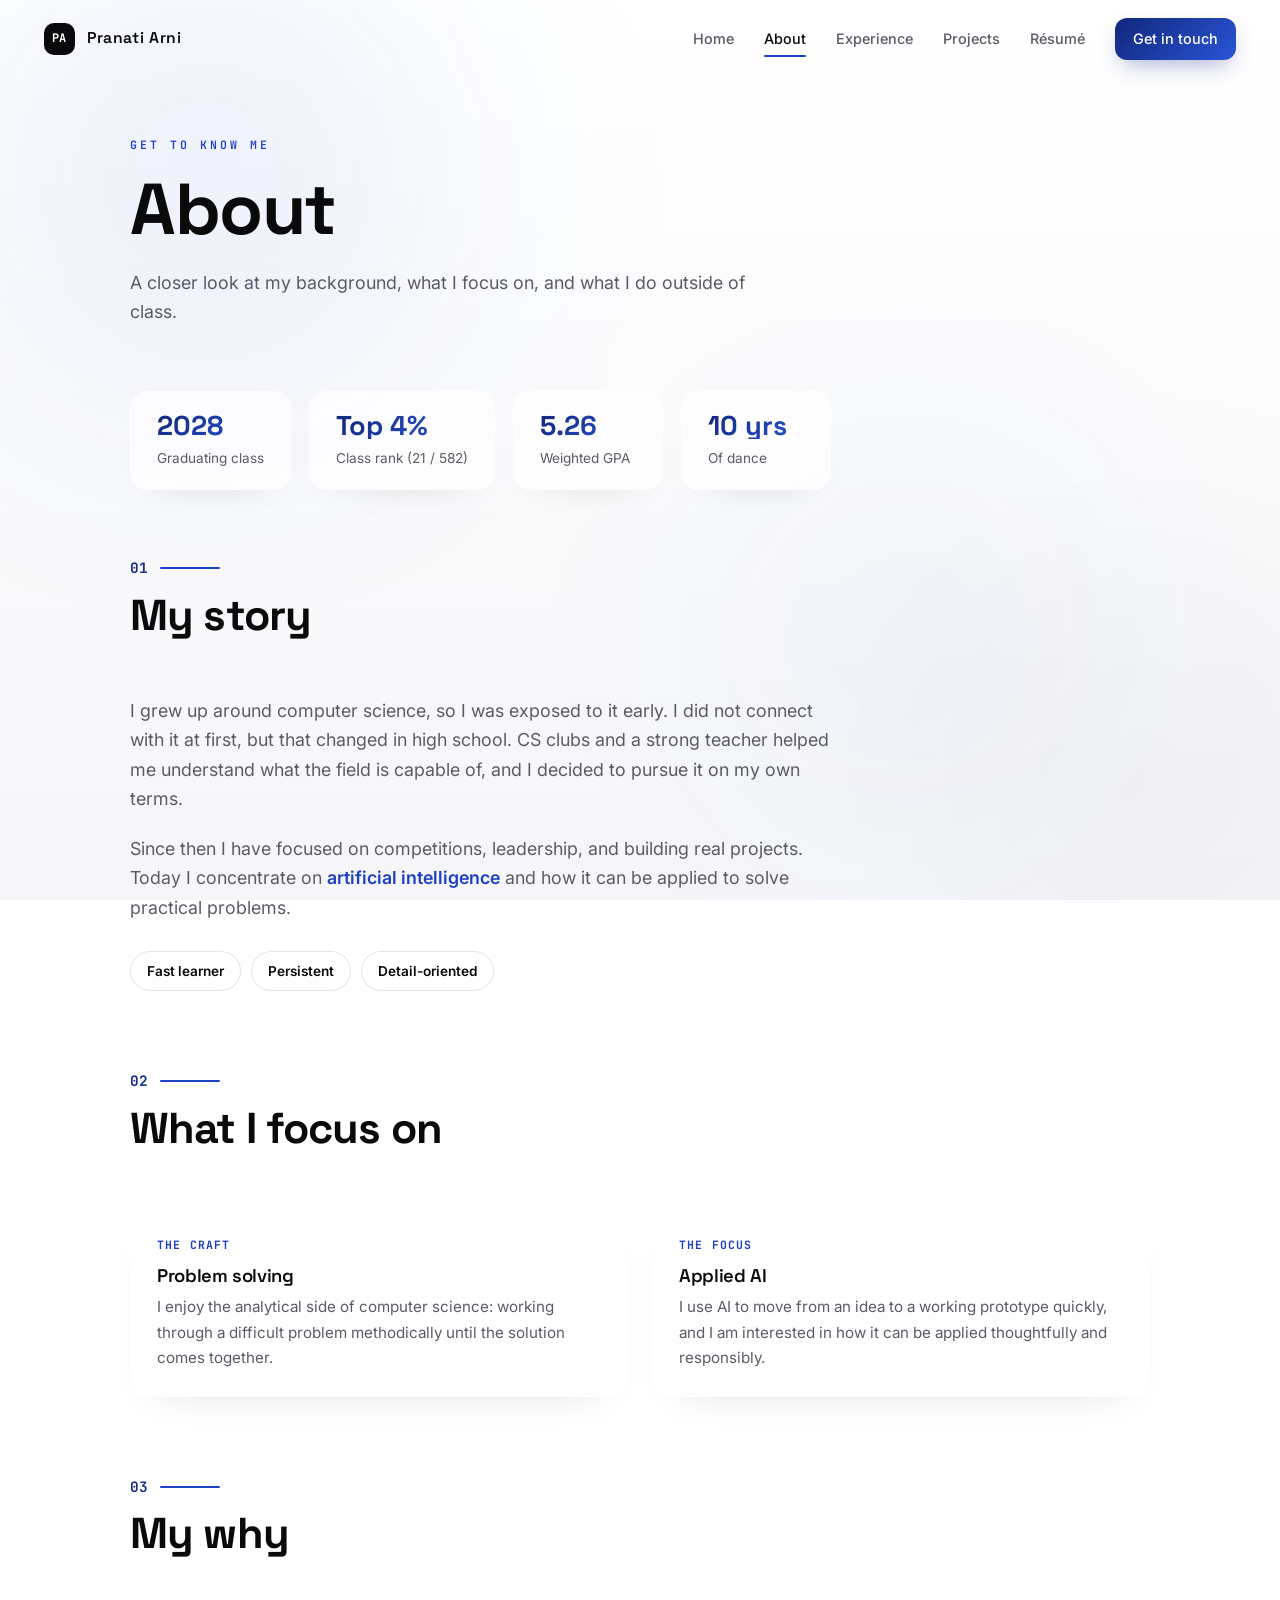
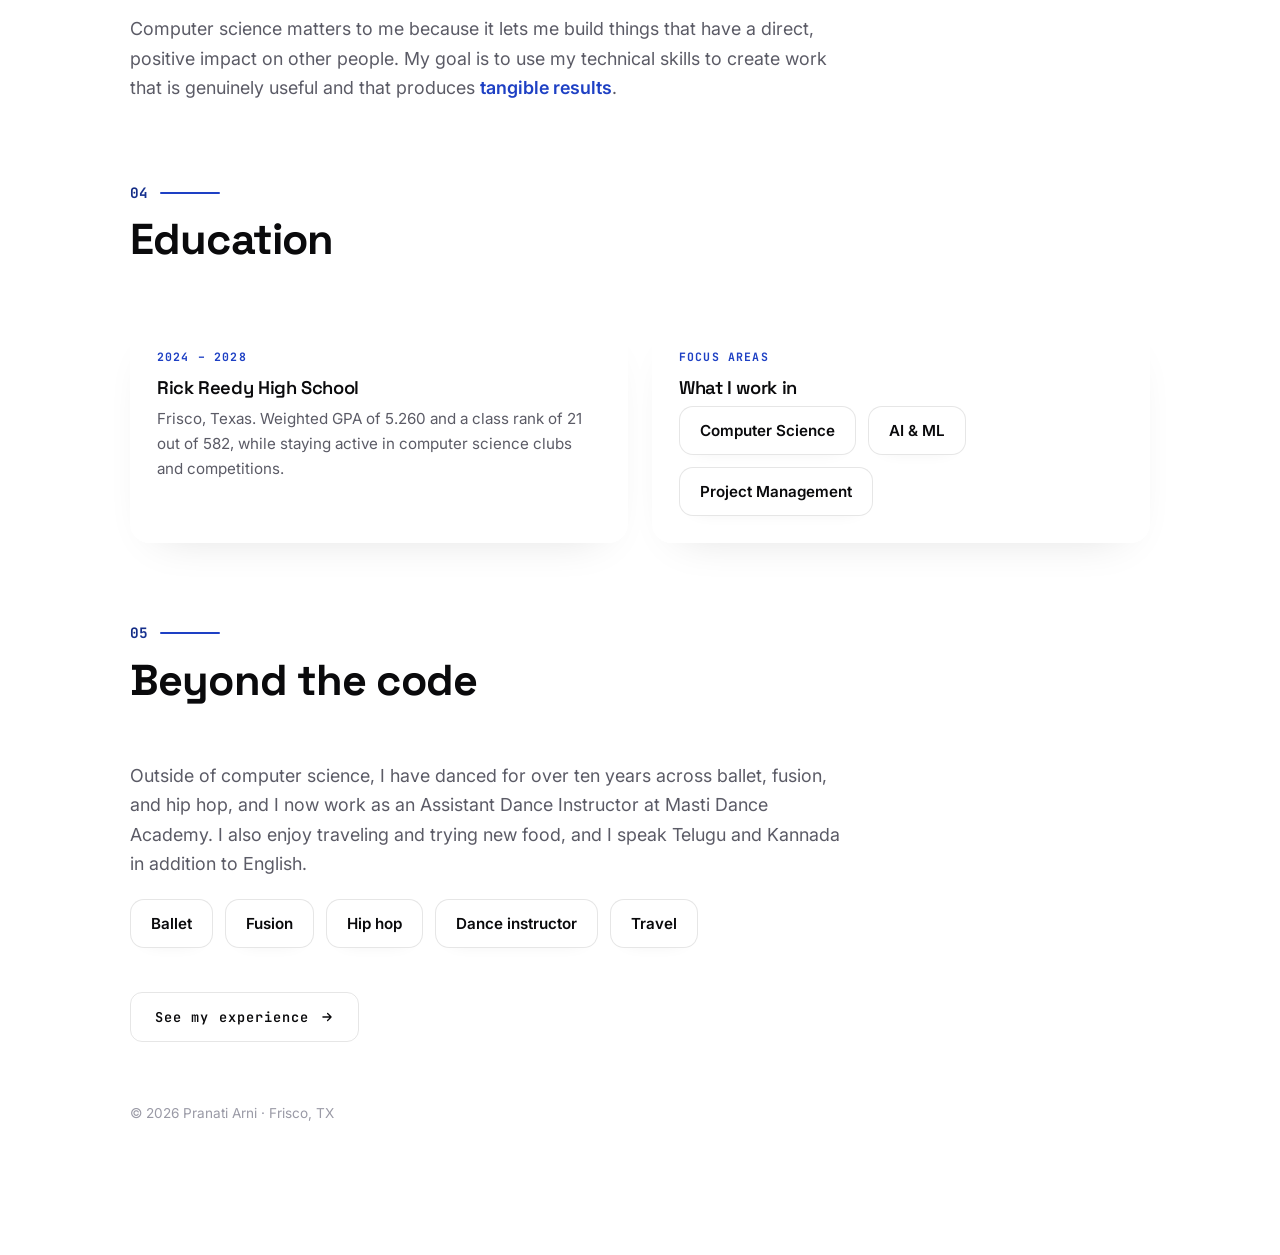
==== commit 420434ef: "Deep silk-blue hero panel + richer blue gradients on accents Hero is now a deep navy-to-royal silk g" ====
--- a/about.html
+++ b/about.html
@@ -12,7 +12,7 @@
   <meta property="og:description" content="Junior at Rick Reedy High School, Frisco, TX, focused on computer science and AI." />
 
   <!-- Inline SVG favicon -->
-  <link rel="icon" href="data:image/svg+xml,%3Csvg xmlns='http://www.w3.org/2000/svg' viewBox='0 0 64 64'%3E%3Crect width='64' height='64' rx='16' fill='%231d4ed8'/%3E%3Ctext x='50%25' y='55%25' dominant-baseline='middle' text-anchor='middle' font-family='Arial,Helvetica,sans-serif' font-weight='700' font-size='30' fill='%23ffffff'%3EPA%3C/text%3E%3C/svg%3E" />
+  <link rel="icon" href="data:image/svg+xml,%3Csvg xmlns='http://www.w3.org/2000/svg' viewBox='0 0 64 64'%3E%3Crect width='64' height='64' rx='16' fill='%231e40c4'/%3E%3Ctext x='50%25' y='55%25' dominant-baseline='middle' text-anchor='middle' font-family='Arial,Helvetica,sans-serif' font-weight='700' font-size='30' fill='%23ffffff'%3EPA%3C/text%3E%3C/svg%3E" />
 
   <!-- Fonts -->
   <link rel="preconnect" href="https://fonts.googleapis.com" />
--- a/styles.css
+++ b/styles.css
@@ -21,11 +21,11 @@
   --border-hi: rgba(37, 99, 255, 0.45);          /* blue on hover/active */
   --shadow:    rgba(10, 10, 12, 0.16);
 
-  /* ---- the single electric accent (royal blue) ---- */
-  --blue:        #1d4ed8;
-  --blue-bright: #3b66e0;
-  --blue-glow:   rgba(29, 78, 216, 0.42);
-  --blue-grad:   linear-gradient(135deg, #1d4ed8, #4a72e8);
+  /* ---- the single electric accent (deep royal blue) ---- */
+  --blue:        #1e40c4;
+  --blue-bright: #3b63e0;
+  --blue-glow:   rgba(20, 44, 140, 0.42);
+  --blue-grad:   linear-gradient(135deg, #11277a, #2a55d8);
 
   /* ---- layout ---- */
   --rail-x:        72px;
@@ -136,7 +136,7 @@
 .nav__links a.is-current::after { width: 100%; }
 
 .nav__cta {
-  color: #fff !important; background: var(--blue);
+  color: #fff !important; background: var(--blue-grad);
   padding: 9px 18px; border-radius: 12px; font-weight: 600;
   box-shadow: 0 10px 24px -8px var(--blue-glow);
   transition: transform 0.25s var(--ease), box-shadow 0.25s ease;
@@ -223,7 +223,8 @@
 section { max-width: var(--maxw); margin: 0 auto; padding: 150px 0; scroll-margin-top: 88px; }
 .section-head { margin-bottom: 56px; }
 .section-head .num {
-  font-family: var(--mono); font-weight: 700; color: var(--blue);
+  font-family: var(--mono); font-weight: 700;
+  background: var(--blue-grad); -webkit-background-clip: text; background-clip: text; color: transparent;
   font-size: 0.9rem; margin-bottom: 12px; display: inline-flex; align-items: center; gap: 12px;
 }
 .section-head .num::after { content: ""; width: 60px; height: 2px; border-radius: 2px; background: var(--blue); animation: barpulse 3.6s ease-in-out infinite; }
@@ -232,11 +233,29 @@
 
 /* ---- Hero ---- */
 .hero {
-  position: relative; overflow: hidden; min-height: 100vh;
+  position: relative; overflow: hidden;
+  min-height: 82vh;
+  margin: 92px auto 0;
+  max-width: var(--maxw);
   display: flex; flex-direction: column; justify-content: center;
-  max-width: var(--maxw); margin: 0 auto;
+  padding: clamp(40px, 6vw, 84px);
+  border-radius: 34px;
+  color: #fff;
+  background:
+    radial-gradient(120% 90% at 18% 6%, rgba(72,118,245,0.55) 0%, transparent 46%),
+    radial-gradient(110% 100% at 92% 96%, rgba(10,22,84,0.92) 0%, transparent 55%),
+    linear-gradient(140deg, #0b1a5e 0%, #16307f 48%, #0a1450 100%);
+  box-shadow: 0 44px 100px -54px rgba(13, 26, 96, 0.85);
 }
 .hero__content { position: relative; z-index: 3; }
+/* hero sits on a dark panel, so its text goes light */
+.hero .kicker { color: #9fb4ff; }
+.hero h1 { color: #fff; }
+.hero .role { color: rgba(255,255,255,0.90); }
+.hero .role b { color: #fff; }
+.hero .loc { color: rgba(255,255,255,0.62); }
+.hero .scroll-hint { color: rgba(255,255,255,0.6); }
+.hero .scroll-hint .arrow { background: linear-gradient(rgba(255,255,255,0.9), transparent); }
 
 .hero__glow-wrap {
   position: absolute; right: -40px; top: 50%; transform: translateY(-50%);
@@ -245,8 +264,8 @@
 }
 .hero__glow {
   width: 100%; height: 100%;
-  background: linear-gradient(135deg, #1d4ed8, #4f7fe6 60%, #9bb8f5);
-  filter: blur(40px); opacity: 0.34;
+  background: linear-gradient(135deg, rgba(130,165,255,0.95), rgba(40,85,220,0.55) 55%, rgba(150,180,255,0.85));
+  filter: blur(46px); opacity: 0.6; mix-blend-mode: screen;
   border-radius: 42% 58% 63% 37% / 41% 44% 56% 59%;
   animation: blobMorph 14s ease-in-out infinite, blobSpin 34s linear infinite;
 }
@@ -380,7 +399,7 @@
 .contact p { color: var(--muted); font-size: 1.1rem; max-width: 560px; margin-bottom: 28px; }
 .cta {
   display: inline-flex; align-items: center; gap: 10px; padding: 15px 30px; border-radius: 14px;
-  background: var(--blue); color: #fff; font-weight: 700; font-size: 1rem;
+  background: var(--blue-grad); color: #fff; font-weight: 700; font-size: 1rem;
   box-shadow: 0 14px 32px -10px var(--blue-glow);
   transition: transform 0.3s var(--ease), box-shadow 0.3s var(--ease); animation: ctapulse 3.4s ease-in-out infinite;
 }
@@ -424,7 +443,10 @@
   transition: transform 0.3s var(--ease), box-shadow 0.3s ease, border-color 0.3s ease;
 }
 .stat:hover { transform: translateY(-4px); border-color: var(--border-hi); box-shadow: 0 22px 44px -24px var(--blue-glow); }
-.stat__num { font-family: "Space Grotesk", sans-serif; font-weight: 700; font-size: 1.7rem; line-height: 1; color: var(--text); }
+.stat__num {
+  font-family: "Space Grotesk", sans-serif; font-weight: 700; font-size: 1.7rem; line-height: 1;
+  background: var(--blue-grad); -webkit-background-clip: text; background-clip: text; color: transparent;
+}
 .stat__label { color: var(--muted); font-size: 0.85rem; margin-top: 8px; }
 
 .info-grid { display: grid; grid-template-columns: repeat(auto-fit, minmax(260px, 1fr)); gap: 24px; }
@@ -478,7 +500,7 @@
   transition: transform 0.3s var(--ease), box-shadow 0.3s ease, border-color 0.3s ease, color 0.3s ease;
 }
 .resume-btn:hover { transform: translateY(-2px); border-color: var(--blue); color: var(--blue); box-shadow: 0 10px 24px -14px var(--blue-glow); }
-.resume-btn--primary { background: var(--blue); color: #fff; border-color: transparent; box-shadow: 0 12px 28px -10px var(--blue-glow); }
+.resume-btn--primary { background: var(--blue-grad); color: #fff; border-color: transparent; box-shadow: 0 12px 28px -10px var(--blue-glow); }
 .resume-btn--primary:hover { color: #fff; }
 .resume-btn svg { width: 16px; height: 16px; }
 
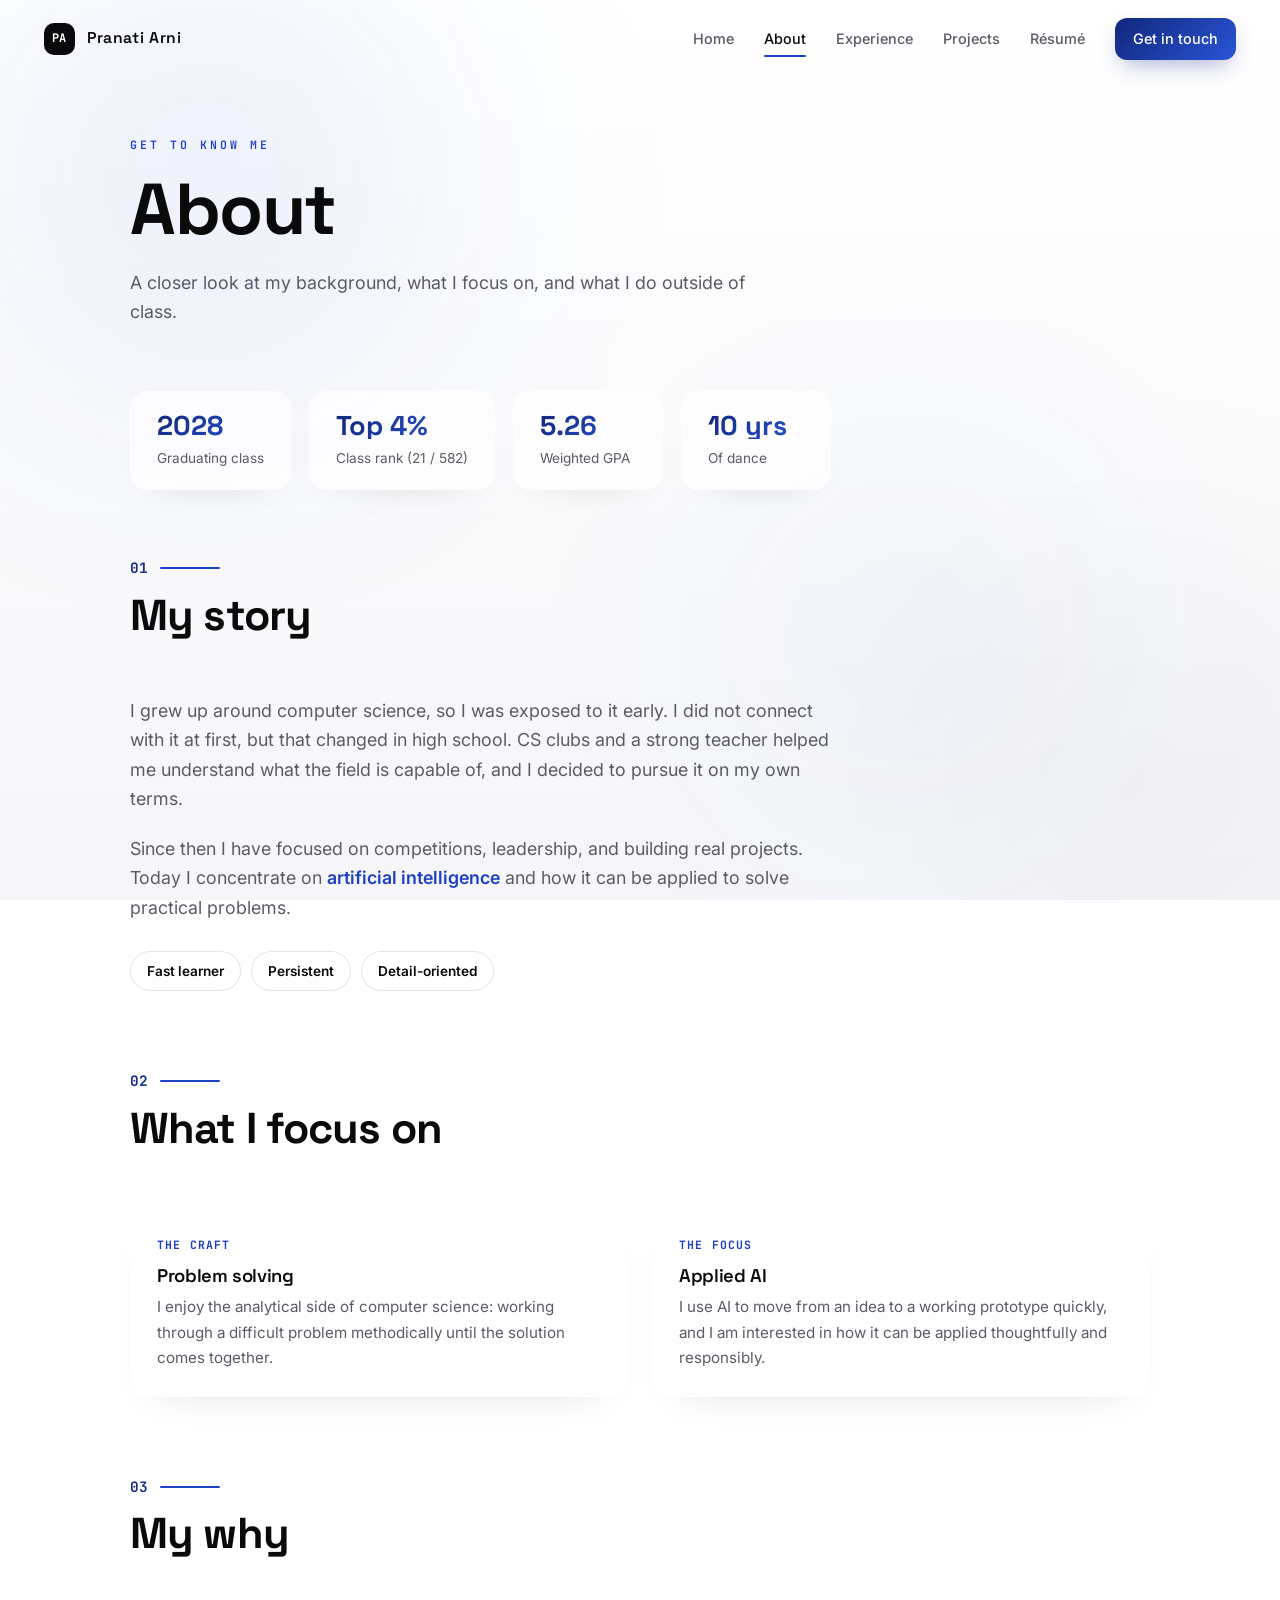
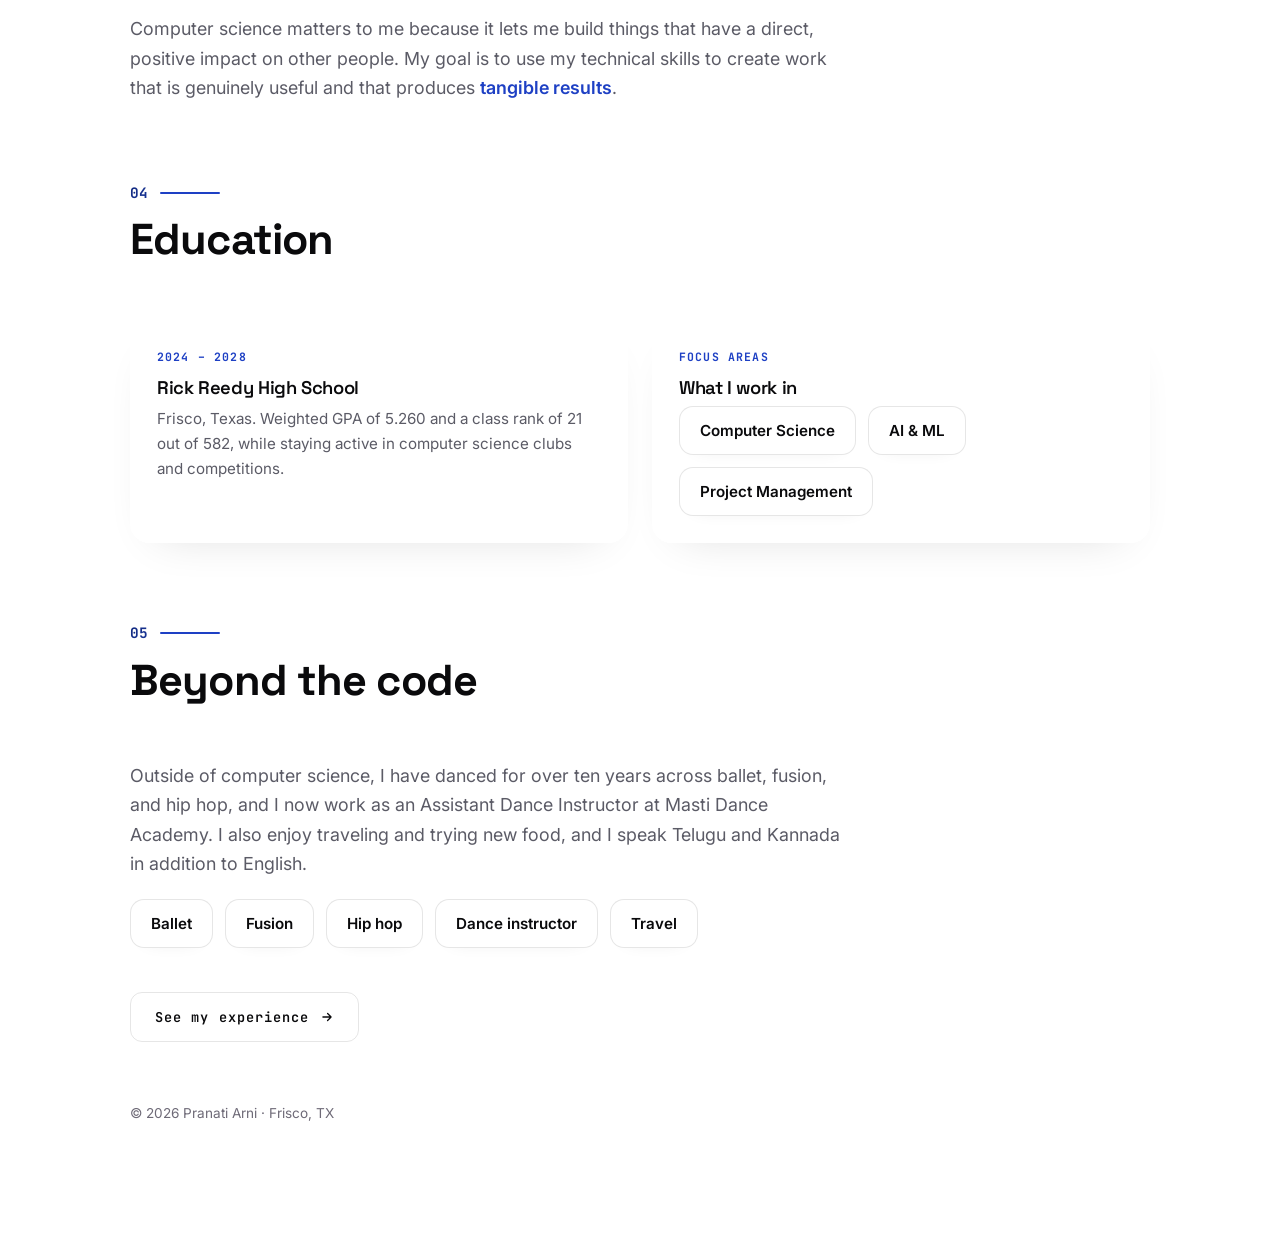
==== commit f11d703f: "Adversarial review fixes: remove fake og:url, dedupe email, fix faint contrast, em-dash titles Co-Au" ====
--- a/about.html
+++ b/about.html
@@ -4,7 +4,7 @@
   <meta charset="UTF-8" />
   <meta name="viewport" content="width=device-width, initial-scale=1.0" />
 
-  <title>About — Pranati Arni</title>
+  <title>About · Pranati Arni</title>
   <meta name="description" content="About Pranati Arni, a junior at Rick Reedy High School in Frisco, TX, focused on computer science and AI." />
   <meta name="author" content="Pranati Arni" />
   <meta property="og:type" content="website" />
--- a/styles.css
+++ b/styles.css
@@ -14,7 +14,7 @@
   /* ---- ink ---- */
   --text:   #0a0a0c;
   --muted:  #5b5b66;
-  --faint:  #9a9aa6;
+  --faint:  #6e6a77;
 
   /* ---- lines + shadows ---- */
   --border:    rgba(10, 10, 12, 0.10);
@@ -233,29 +233,11 @@
 
 /* ---- Hero ---- */
 .hero {
-  position: relative; overflow: hidden;
-  min-height: 82vh;
-  margin: 92px auto 0;
-  max-width: var(--maxw);
+  position: relative; overflow: hidden; min-height: 100vh;
   display: flex; flex-direction: column; justify-content: center;
-  padding: clamp(40px, 6vw, 84px);
-  border-radius: 34px;
-  color: #fff;
-  background:
-    radial-gradient(120% 90% at 18% 6%, rgba(72,118,245,0.55) 0%, transparent 46%),
-    radial-gradient(110% 100% at 92% 96%, rgba(10,22,84,0.92) 0%, transparent 55%),
-    linear-gradient(140deg, #0b1a5e 0%, #16307f 48%, #0a1450 100%);
-  box-shadow: 0 44px 100px -54px rgba(13, 26, 96, 0.85);
+  max-width: var(--maxw); margin: 0 auto;
 }
 .hero__content { position: relative; z-index: 3; }
-/* hero sits on a dark panel, so its text goes light */
-.hero .kicker { color: #9fb4ff; }
-.hero h1 { color: #fff; }
-.hero .role { color: rgba(255,255,255,0.90); }
-.hero .role b { color: #fff; }
-.hero .loc { color: rgba(255,255,255,0.62); }
-.hero .scroll-hint { color: rgba(255,255,255,0.6); }
-.hero .scroll-hint .arrow { background: linear-gradient(rgba(255,255,255,0.9), transparent); }
 
 .hero__glow-wrap {
   position: absolute; right: -40px; top: 50%; transform: translateY(-50%);
@@ -264,8 +246,8 @@
 }
 .hero__glow {
   width: 100%; height: 100%;
-  background: linear-gradient(135deg, rgba(130,165,255,0.95), rgba(40,85,220,0.55) 55%, rgba(150,180,255,0.85));
-  filter: blur(46px); opacity: 0.6; mix-blend-mode: screen;
+  background: linear-gradient(135deg, #1e40c4, #4f7fe6 60%, #9bb8f5);
+  filter: blur(42px); opacity: 0.28;
   border-radius: 42% 58% 63% 37% / 41% 44% 56% 59%;
   animation: blobMorph 14s ease-in-out infinite, blobSpin 34s linear infinite;
 }
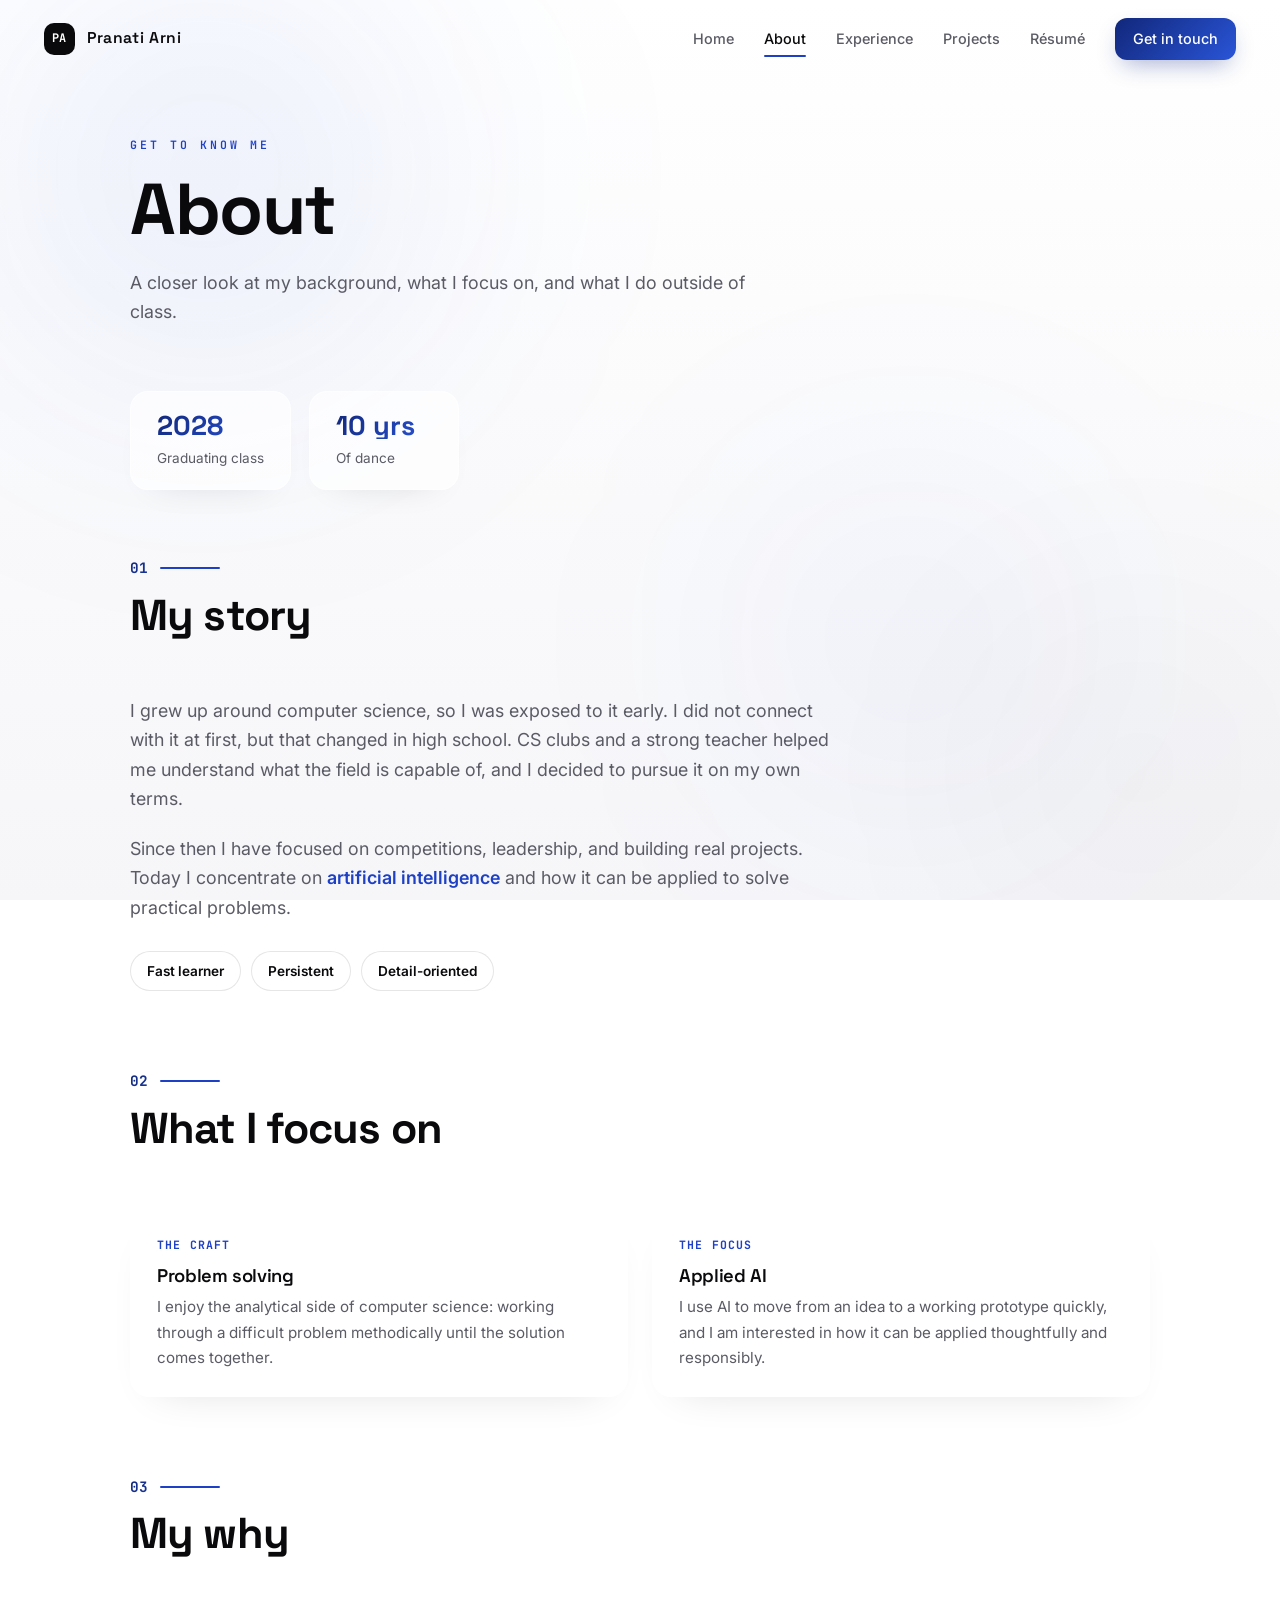
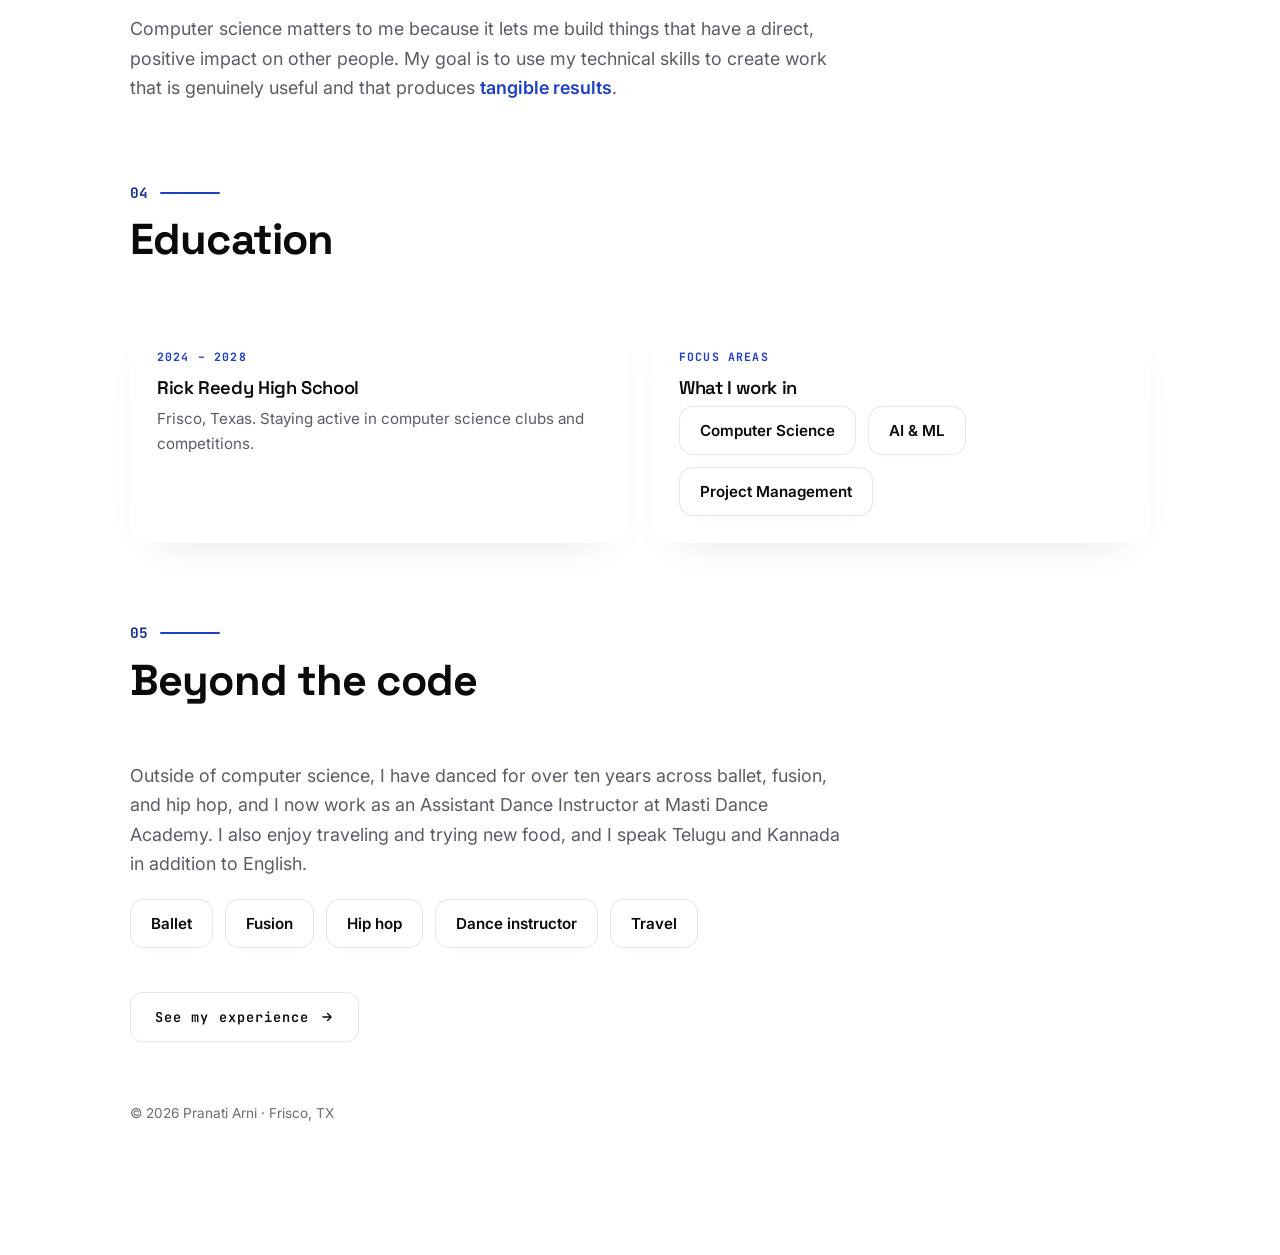
==== commit 911289c7: "Perf: make fonts and script non-render-blocking Load Google Fonts via the print/onload swap pattern " ====
--- a/about.html
+++ b/about.html
@@ -3,12 +3,13 @@
 <head>
   <meta charset="UTF-8" />
   <meta name="viewport" content="width=device-width, initial-scale=1.0" />
+  <meta name="theme-color" content="#ffffff" />
 
   <title>About · Pranati Arni</title>
   <meta name="description" content="About Pranati Arni, a junior at Rick Reedy High School in Frisco, TX, focused on computer science and AI." />
   <meta name="author" content="Pranati Arni" />
   <meta property="og:type" content="website" />
-  <meta property="og:title" content="About — Pranati Arni" />
+  <meta property="og:title" content="About · Pranati Arni" />
   <meta property="og:description" content="Junior at Rick Reedy High School, Frisco, TX, focused on computer science and AI." />
 
   <!-- Inline SVG favicon -->
@@ -17,7 +18,8 @@
   <!-- Fonts -->
   <link rel="preconnect" href="https://fonts.googleapis.com" />
   <link rel="preconnect" href="https://fonts.gstatic.com" crossorigin />
-  <link href="https://fonts.googleapis.com/css2?family=Space+Grotesk:wght@500;600;700&family=Inter:wght@400;500;600&family=JetBrains+Mono:wght@400;500;700&display=swap" rel="stylesheet" />
+  <link rel="stylesheet" href="https://fonts.googleapis.com/css2?family=Space+Grotesk:wght@500;600;700&family=Inter:wght@400;500;600&family=JetBrains+Mono:wght@400;500;700&display=swap" media="print" onload="this.media='all'" />
+  <noscript><link rel="stylesheet" href="https://fonts.googleapis.com/css2?family=Space+Grotesk:wght@500;600;700&family=Inter:wght@400;500;600&family=JetBrains+Mono:wght@400;500;700&display=swap" /></noscript>
 
   <link rel="stylesheet" href="styles.css" />
 </head>
@@ -62,8 +64,6 @@
 
     <div class="stats reveal" aria-label="Quick facts">
       <div class="stat"><div class="stat__num">2028</div><div class="stat__label">Graduating class</div></div>
-      <div class="stat"><div class="stat__num">Top 4%</div><div class="stat__label">Class rank (21 / 582)</div></div>
-      <div class="stat"><div class="stat__num">5.26</div><div class="stat__label">Weighted GPA</div></div>
       <div class="stat"><div class="stat__num">10 yrs</div><div class="stat__label">Of dance</div></div>
     </div>
 
@@ -121,7 +121,7 @@
         <div class="info-card">
           <div class="meta">2024 – 2028</div>
           <h3>Rick Reedy High School</h3>
-          <p>Frisco, Texas. Weighted GPA of 5.260 and a class rank of 21 out of 582, while staying active in computer science clubs and competitions.</p>
+          <p>Frisco, Texas. Staying active in computer science clubs and competitions.</p>
         </div>
         <div class="info-card">
           <div class="meta">Focus areas</div>
@@ -163,6 +163,6 @@
 
   </main>
 
-  <script src="script.js"></script>
+  <script src="script.js" defer></script>
 </body>
 </html>
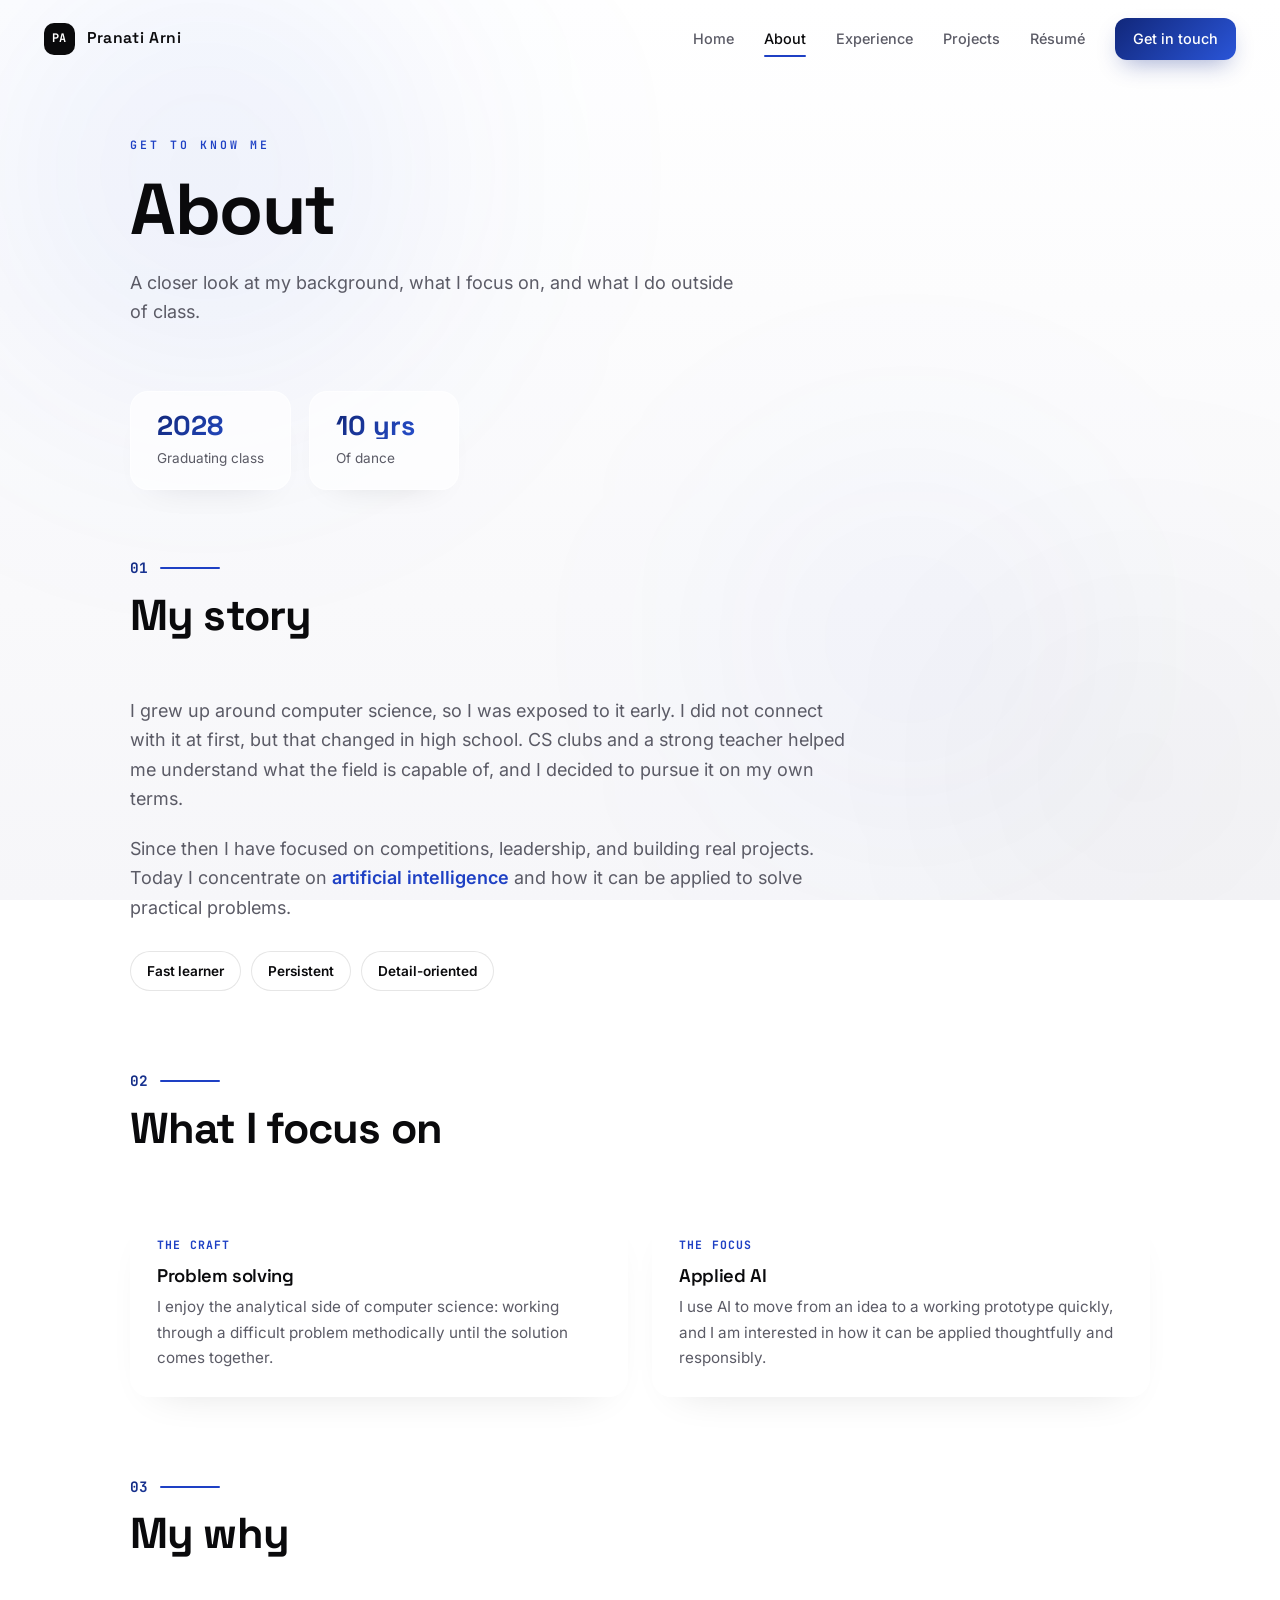
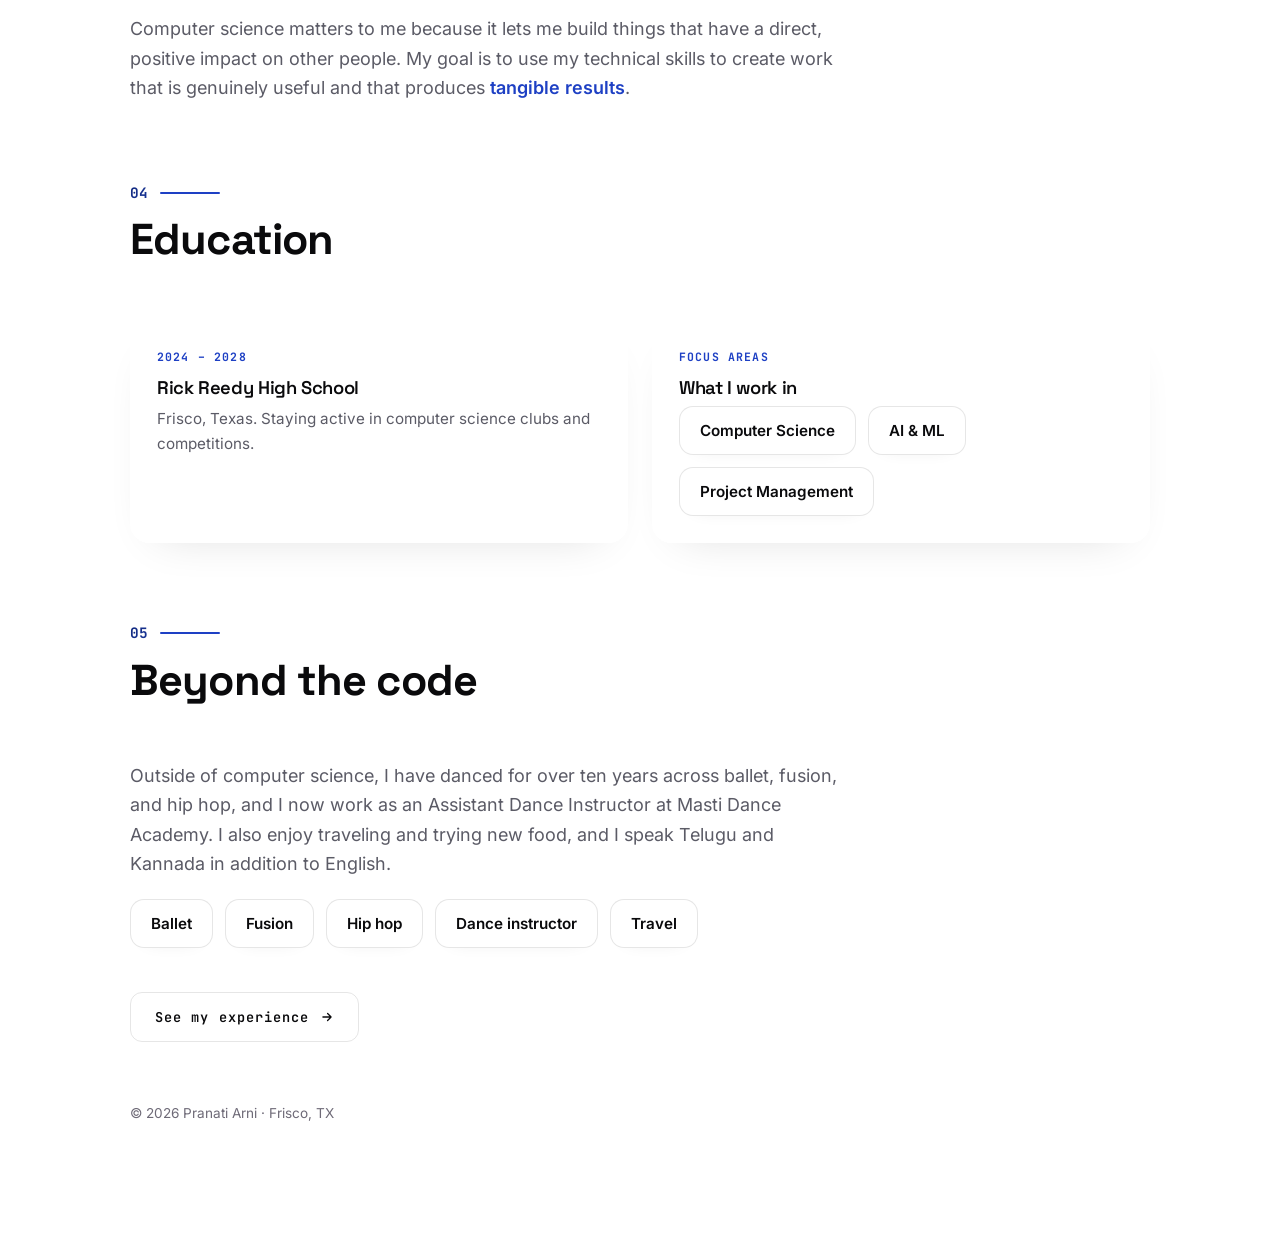
==== commit 334c577e: "Perf: self-host fonts to stabilize LCP Replace the render-blocking Google Fonts stylesheet with self" ====
--- a/about.html
+++ b/about.html
@@ -15,11 +15,8 @@
   <!-- Inline SVG favicon -->
   <link rel="icon" href="data:image/svg+xml,%3Csvg xmlns='http://www.w3.org/2000/svg' viewBox='0 0 64 64'%3E%3Crect width='64' height='64' rx='16' fill='%231e40c4'/%3E%3Ctext x='50%25' y='55%25' dominant-baseline='middle' text-anchor='middle' font-family='Arial,Helvetica,sans-serif' font-weight='700' font-size='30' fill='%23ffffff'%3EPA%3C/text%3E%3C/svg%3E" />
 
-  <!-- Fonts -->
-  <link rel="preconnect" href="https://fonts.googleapis.com" />
-  <link rel="preconnect" href="https://fonts.gstatic.com" crossorigin />
-  <link rel="stylesheet" href="https://fonts.googleapis.com/css2?family=Space+Grotesk:wght@500;600;700&family=Inter:wght@400;500;600&family=JetBrains+Mono:wght@400;500;700&display=swap" media="print" onload="this.media='all'" />
-  <noscript><link rel="stylesheet" href="https://fonts.googleapis.com/css2?family=Space+Grotesk:wght@500;600;700&family=Inter:wght@400;500;600&family=JetBrains+Mono:wght@400;500;700&display=swap" /></noscript>
+  <!-- Fonts (self-hosted — @font-face in styles.css) -->
+  <link rel="preload" href="fonts/space-grotesk.woff2" as="font" type="font/woff2" crossorigin />
 
   <link rel="stylesheet" href="styles.css" />
 </head>
@@ -163,6 +160,6 @@
 
   </main>
 
-  <script src="script.js" defer></script>
+  <script src="script.js"></script>
 </body>
 </html>
--- a/styles.css
+++ b/styles.css
@@ -3,6 +3,29 @@
    MONOCHROME + ELECTRIC: near-white surfaces, charcoal ink,
    a single cobalt-blue accent. Editorial / premium / glassy.
    ================================================================= */
+
+/* ---- self-hosted fonts (latin subset, variable woff2) ---- */
+@font-face {
+  font-family: "Space Grotesk";
+  font-style: normal;
+  font-weight: 500 700;
+  font-display: swap;
+  src: url("fonts/space-grotesk.woff2") format("woff2");
+}
+@font-face {
+  font-family: "Inter";
+  font-style: normal;
+  font-weight: 400 600;
+  font-display: swap;
+  src: url("fonts/inter.woff2") format("woff2");
+}
+@font-face {
+  font-family: "JetBrains Mono";
+  font-style: normal;
+  font-weight: 400 700;
+  font-display: swap;
+  src: url("fonts/jetbrains-mono.woff2") format("woff2");
+}
 
 :root {
   /* ---- surfaces ---- */
@@ -57,6 +80,9 @@
 
 h1, h2, h3 { font-family: "Space Grotesk", "Inter", sans-serif; line-height: 1.1; letter-spacing: -0.02em; color: var(--text); }
 a { color: inherit; text-decoration: none; }
+
+/* accessible keyboard focus ring */
+:focus-visible { outline: 2px solid var(--blue); outline-offset: 3px; border-radius: 4px; }
 
 .kicker {
   font-family: var(--mono);
@@ -333,6 +359,14 @@
 
 .card.is-soon { border-style: dashed; border-color: rgba(10,10,12,0.16); background: linear-gradient(180deg, #fff, #f6f6f9); }
 .card.is-soon:hover { border-color: var(--border-hi); }
+/* a slow living shimmer so placeholders read as "in progress", not dead */
+.card.is-soon::after {
+  content: ""; position: absolute; inset: 0; border-radius: 22px; pointer-events: none;
+  background: linear-gradient(110deg, transparent 32%, rgba(30,64,196,0.07) 50%, transparent 68%);
+  background-size: 220% 100%;
+  animation: soonsheen 4.5s linear infinite;
+}
+@keyframes soonsheen { from { background-position: 200% 0; } to { background-position: -60% 0; } }
 .card__icon {
   width: 42px; height: 42px; border-radius: 12px; display: grid; place-items: center;
   background: #eef2ff; border: 1px solid var(--border); color: var(--blue);
